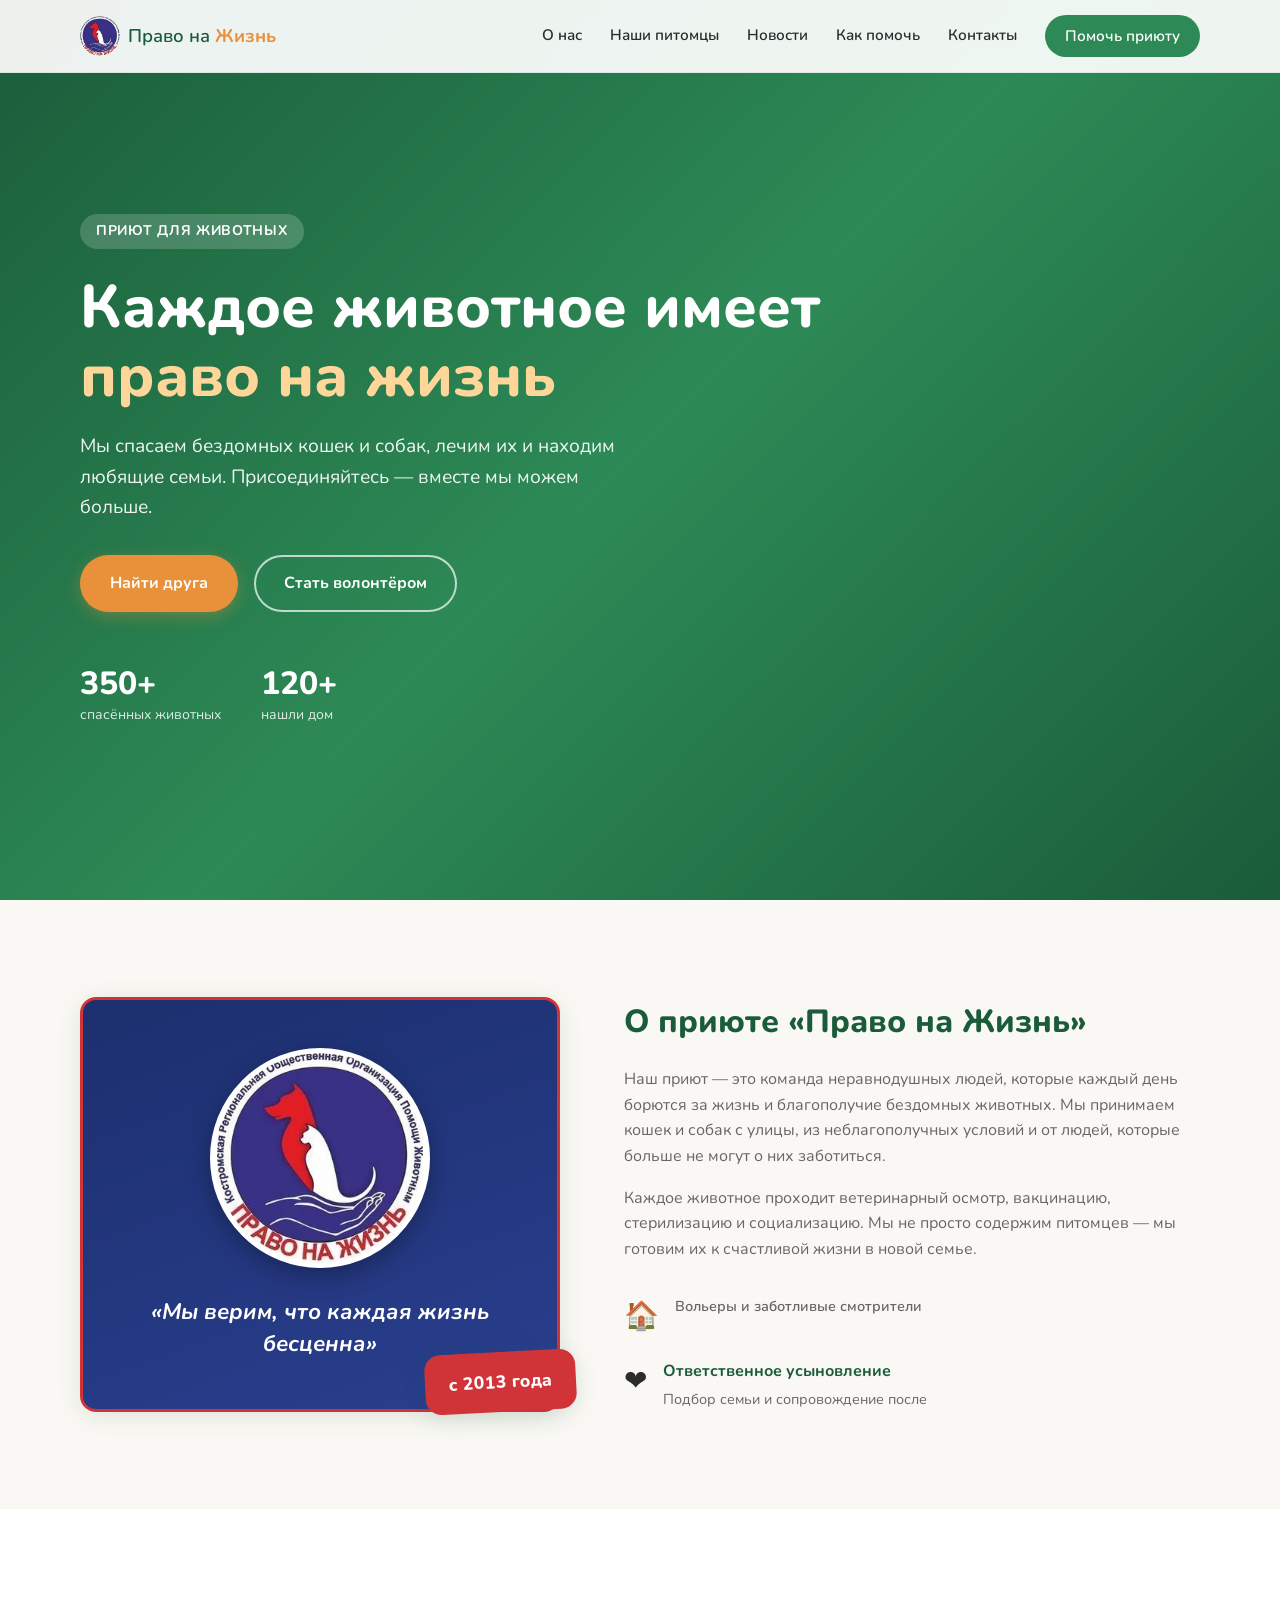
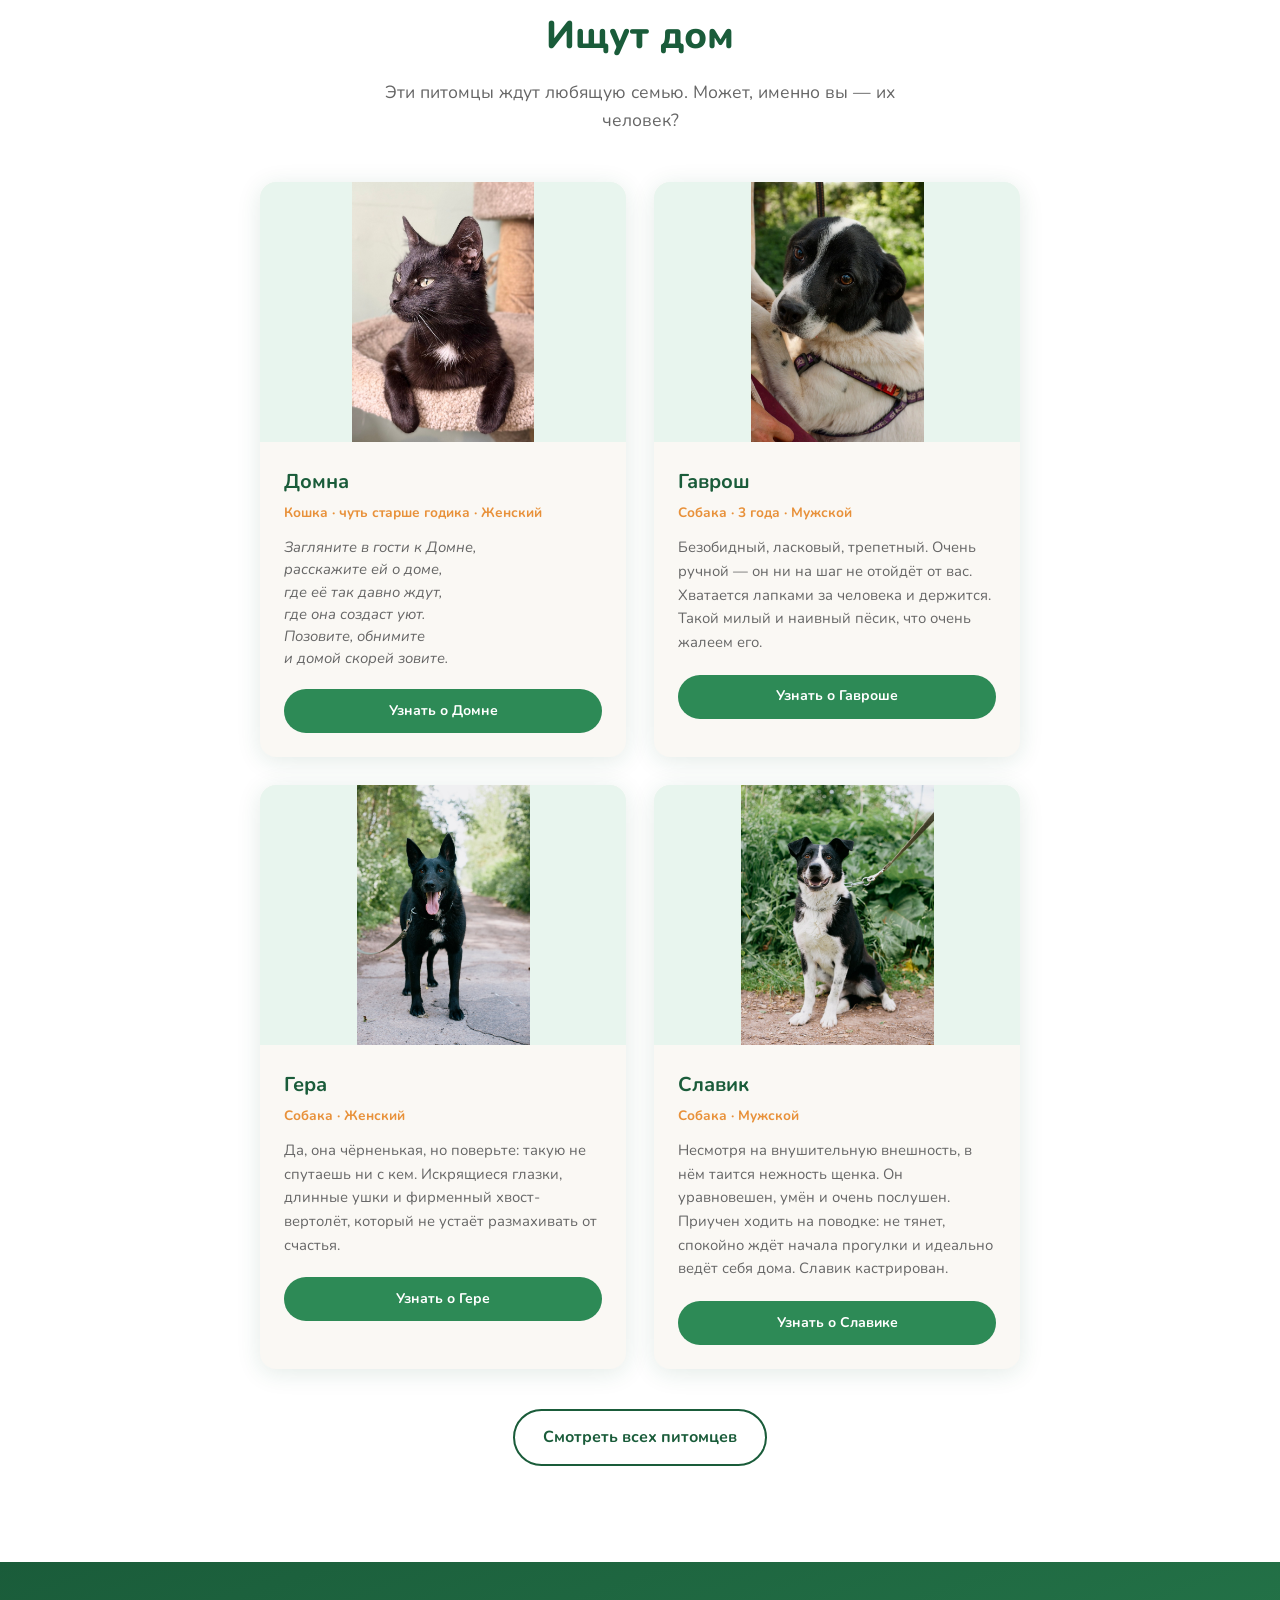
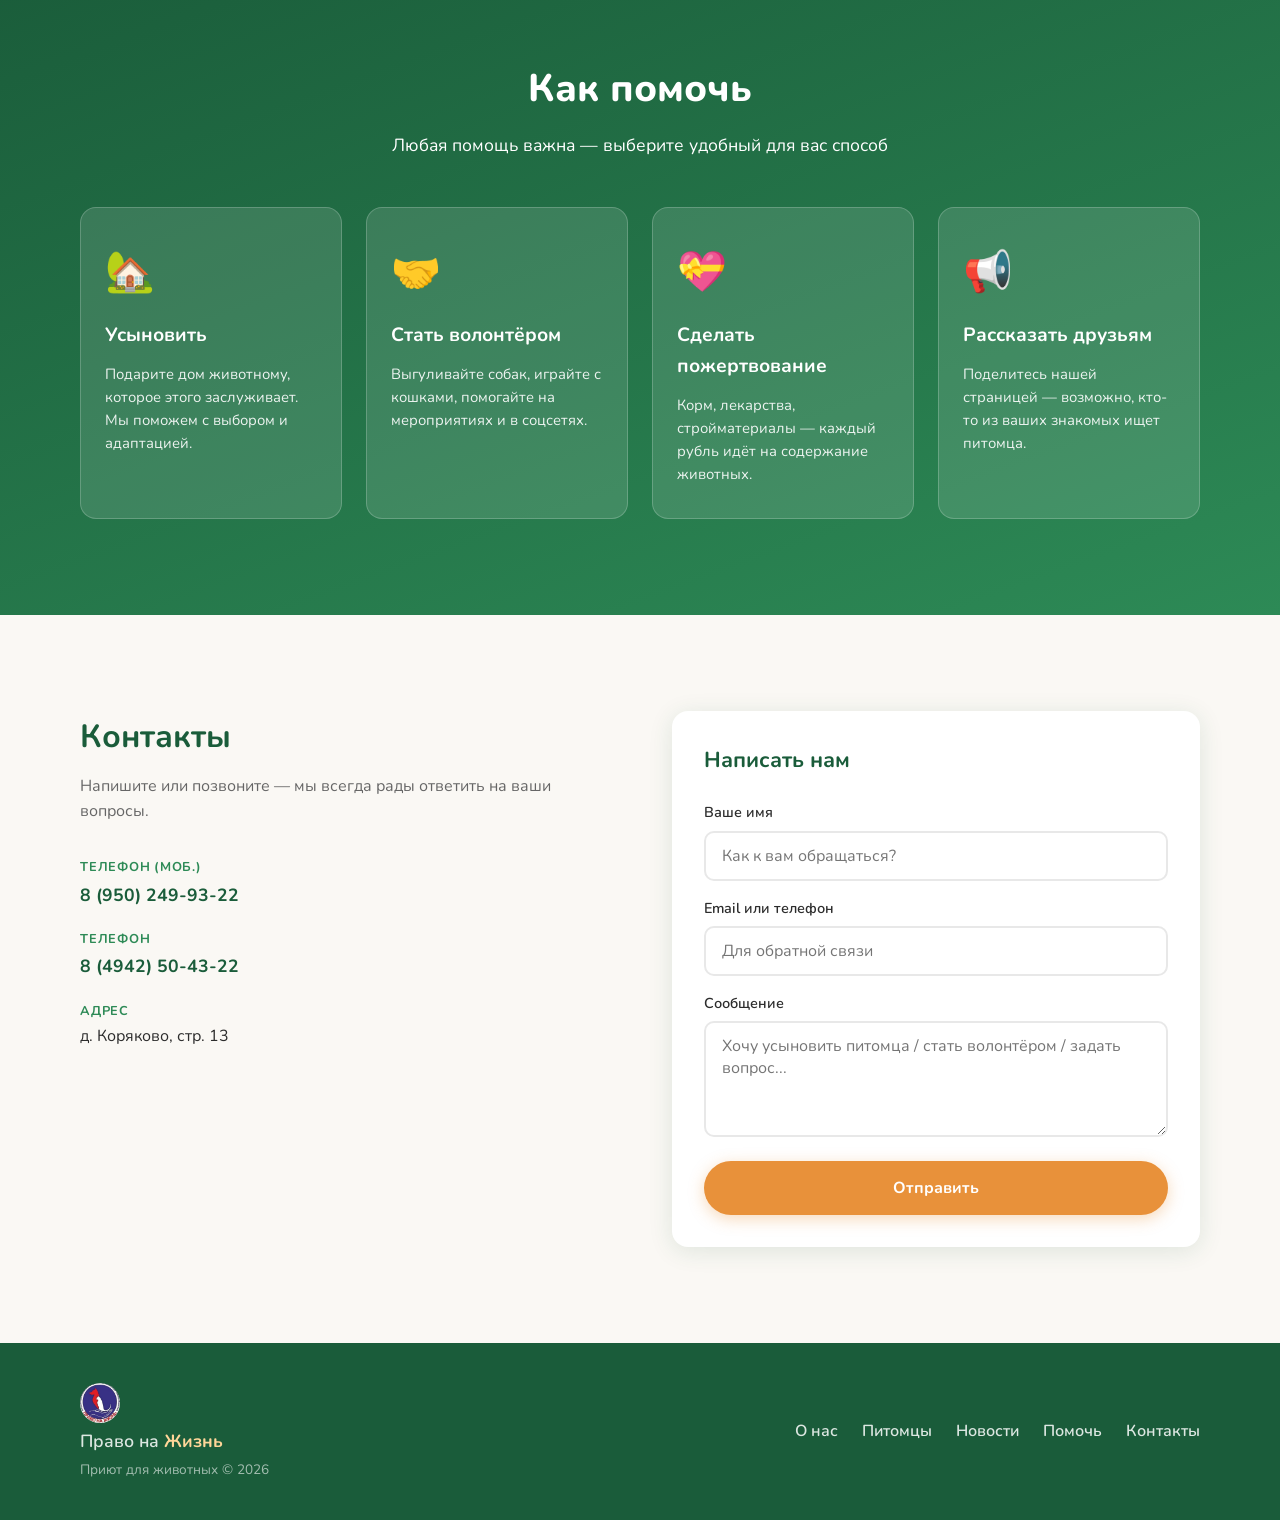
==== index.html @ f55e3bbe "Add files via upload" ====
<!DOCTYPE html>
<html lang="ru">
<head>
  <meta charset="UTF-8">
  <meta name="viewport" content="width=device-width, initial-scale=1.0">
  <meta name="description" content="Приют для животных «Право на Жизнь» — спасаем, лечим и находим дом для бездомных животных.">
  <title>Право на Жизнь — приют для животных</title>
  <link rel="preconnect" href="https://fonts.googleapis.com">
  <link rel="preconnect" href="https://fonts.gstatic.com" crossorigin>
  <link href="https://fonts.googleapis.com/css2?family=Nunito:wght@400;600;700;800&display=swap" rel="stylesheet">
  <link rel="stylesheet" href="styles.css">
</head>
<body>
  <header class="header" id="top">
    <nav class="nav container">
      <a href="#top" class="logo">
        <img src="images/logo.jpg" alt="Эмблема приюта «Право на Жизнь»" class="logo-icon">
        <span class="logo-text">Право на <strong>Жизнь</strong></span>
      </a>
      <button class="nav-toggle" aria-label="Открыть меню" aria-expanded="false">
        <span></span>
        <span></span>
        <span></span>
      </button>
      <ul class="nav-links">
        <li><a href="#about">О нас</a></li>
        <li><a href="pets.html">Наши питомцы</a></li>
        <li><a href="news.html">Новости</a></li>
        <li><a href="#help">Как помочь</a></li>
        <li><a href="#contact">Контакты</a></li>
        <li><a href="#help" class="btn btn-small">Помочь приюту</a></li>
      </ul>
    </nav>
  </header>

  <main>
    <section class="hero">
      <div class="hero-bg"></div>
      <div class="container hero-content">
        <p class="hero-badge">Приют для животных</p>
        <h1>Каждое животное имеет<br><span class="highlight">право на жизнь</span></h1>
        <p class="hero-subtitle">
          Мы спасаем бездомных кошек и собак, лечим их и находим любящие семьи.
          Присоединяйтесь — вместе мы можем больше.
        </p>
        <div class="hero-actions">
          <a href="pets.html" class="btn btn-primary">Найти друга</a>
          <a href="#help" class="btn btn-outline">Стать волонтёром</a>
        </div>
        <div class="hero-stats">
          <div class="stat">
            <span class="stat-number">350+</span>
            <span class="stat-label">спасённых животных</span>
          </div>
          <div class="stat">
            <span class="stat-number">120+</span>
            <span class="stat-label">нашли дом</span>
          </div>
        </div>
      </div>
    </section>

    <section class="about section" id="about">
      <div class="container about-grid">
        <div class="about-visual">
          <div class="about-card about-card-main">
            <img src="images/logo.jpg" alt="Эмблема приюта «Право на Жизнь»" class="about-logo">
            <p>«Мы верим, что каждая жизнь бесценна»</p>
          </div>
          <div class="about-card about-card-accent">
            <span>с 2013 года</span>
          </div>
        </div>
        <div class="about-text">
          <h2>О приюте «Право на Жизнь»</h2>
          <p>
            Наш приют — это команда неравнодушных людей, которые каждый день
            борются за жизнь и благополучие бездомных животных. Мы принимаем
            кошек и собак с улицы, из неблагополучных условий и от людей,
            которые больше не могут о них заботиться.
          </p>
          <p>
            Каждое животное проходит ветеринарный осмотр, вакцинацию,
            стерилизацию и социализацию. Мы не просто содержим питомцев —
            мы готовим их к счастливой жизни в новой семье.
          </p>
          <ul class="about-features">
            <li class="feature-simple">
              <span class="feature-icon">🏠</span>
              <div>
                <span>Вольеры и заботливые смотрители</span>
              </div>
            </li>
            <li>
              <span class="feature-icon">❤️</span>
              <div>
                <strong>Ответственное усыновление</strong>
                <span>Подбор семьи и сопровождение после</span>
              </div>
            </li>
          </ul>
        </div>
      </div>
    </section>

    <section class="pets section" id="pets">
      <div class="container">
        <div class="section-header">
          <h2>Ищут дом</h2>
          <p>Эти питомцы ждут любящую семью. Может, именно вы — их человек?</p>
        </div>
        <div class="pets-grid">
          <article class="pet-card">
            <div class="pet-photo pet-photo-1" aria-hidden="true"></div>
            <div class="pet-info">
              <h3>Домна</h3>
              <p class="pet-meta">Кошка · чуть старше годика · Женский</p>
              <p class="pet-desc pet-desc-poem">
                Загляните в гости к Домне,<br>
                расскажите ей о доме,<br>
                где её так давно ждут,<br>
                где она создаст уют.<br>
                Позовите, обнимите<br>
                и домой скорей зовите.
              </p>
              <a href="#contact" class="btn btn-small">Узнать о Домне</a>
            </div>
          </article>
          <article class="pet-card">
            <div class="pet-photo pet-photo-2" aria-hidden="true"></div>
            <div class="pet-info">
              <h3>Гаврош</h3>
              <p class="pet-meta">Собака · 3 года · Мужской</p>
              <p class="pet-desc">Безобидный, ласковый, трепетный. Очень ручной — он ни на шаг не отойдёт от вас. Хватается лапками за человека и держится. Такой милый и наивный пёсик, что очень жалеем его.</p>
              <a href="#contact" class="btn btn-small">Узнать о Гавроше</a>
            </div>
          </article>
          <article class="pet-card">
            <div class="pet-photo pet-photo-3" aria-hidden="true"></div>
            <div class="pet-info">
              <h3>Гера</h3>
              <p class="pet-meta">Собака · Женский</p>
              <p class="pet-desc">Да, она чёрненькая, но поверьте: такую не спутаешь ни с кем. Искрящиеся глазки, длинные ушки и фирменный хвост-вертолёт, который не устаёт размахивать от счастья.</p>
              <a href="#contact" class="btn btn-small">Узнать о Гере</a>
            </div>
          </article>
          <article class="pet-card">
            <div class="pet-photo pet-photo-4" aria-hidden="true"></div>
            <div class="pet-info">
              <h3>Славик</h3>
              <p class="pet-meta">Собака · Мужской</p>
              <p class="pet-desc">Несмотря на внушительную внешность, в нём таится нежность щенка. Он уравновешен, умён и очень послушен. Приучен ходить на поводке: не тянет, спокойно ждёт начала прогулки и идеально ведёт себя дома. Славик кастрирован.</p>
              <a href="#contact" class="btn btn-small">Узнать о Славике</a>
            </div>
          </article>
        </div>
        <div style="text-align:center; margin-top: 2.5rem;">
          <a href="pets.html" class="btn btn-outline" style="color: var(--green-dark); border-color: var(--green-dark);">Смотреть всех питомцев</a>
        </div>
      </div>
    </section>

    <section class="help section" id="help">
      <div class="container">
        <div class="section-header section-header-light">
          <h2>Как помочь</h2>
          <p>Любая помощь важна — выберите удобный для вас способ</p>
        </div>
        <div class="help-grid">
          <div class="help-card">
            <div class="help-icon">🏡</div>
            <h3>Усыновить</h3>
            <p>Подарите дом животному, которое этого заслуживает. Мы поможем с выбором и адаптацией.</p>
          </div>
          <div class="help-card">
            <div class="help-icon">🤝</div>
            <h3>Стать волонтёром</h3>
            <p>Выгуливайте собак, играйте с кошками, помогайте на мероприятиях и в соцсетях.</p>
          </div>
          <a href="donate.html" class="help-card">
            <div class="help-icon">💝</div>
            <h3>Сделать пожертвование</h3>
            <p>Корм, лекарства, стройматериалы — каждый рубль идёт на содержание животных.</p>
          </a>
          <div class="help-card">
            <div class="help-icon">📢</div>
            <h3>Рассказать друзьям</h3>
            <p>Поделитесь нашей страницей — возможно, кто-то из ваших знакомых ищет питомца.</p>
          </div>
        </div>
      </div>
    </section>

    <section class="contact section" id="contact">
      <div class="container contact-grid">
        <div class="contact-info">
          <h2>Контакты</h2>
          <p>Напишите или позвоните — мы всегда рады ответить на ваши вопросы.</p>
          <ul class="contact-list">
            <li>
              <span class="contact-label">Телефон (моб.)</span>
              <a href="tel:+79502499322">8 (950) 249-93-22</a>
            </li>
            <li>
              <span class="contact-label">Телефон</span>
              <a href="tel:+74942504322">8 (4942) 50-43-22</a>
            </li>
            <li>
              <span class="contact-label">Адрес</span>
              <span>д. Коряково, стр. 13</span>
            </li>
          </ul>
        </div>
        <form class="contact-form" id="contact-form" action="https://formspree.io/f/pravonajizn44@yandex.ru" method="POST">
          <h3>Написать нам</h3>
          <label>
            Ваше имя
            <input type="text" name="name" required placeholder="Как к вам обращаться?">
          </label>
          <label>
            Email или телефон
            <input type="text" name="contact" required placeholder="Для обратной связи">
          </label>
          <label>
            Сообщение
            <textarea name="message" rows="4" required placeholder="Хочу усыновить питомца / стать волонтёром / задать вопрос..."></textarea>
          </label>
          <button type="submit" class="btn btn-primary">Отправить</button>
          <p class="form-note" id="form-note" hidden>Спасибо! Мы свяжемся с вами в ближайшее время.</p>
        </form>
      </div>
    </section>
  </main>

  <footer class="footer">
    <div class="container footer-inner">
      <div class="footer-brand">
        <img src="images/logo.jpg" alt="Эмблема приюта «Право на Жизнь»" class="logo-icon">
        <span>Право на <strong>Жизнь</strong></span>
        <p>Приют для животных © 2026</p>
      </div>
      <div class="footer-links">
        <a href="#about">О нас</a>
        <a href="pets.html">Питомцы</a>
        <a href="news.html">Новости</a>
        <a href="#help">Помочь</a>
        <a href="#contact">Контакты</a>
      </div>
    </div>
  </footer>

  <script src="script.js"></script>
</body>
</html>
---- styles.css ----
*,
*::before,
*::after {
  box-sizing: border-box;
  margin: 0;
  padding: 0;
}

:root {
  --green-dark: #1a5c3a;
  --green: #2d8a56;
  --green-light: #e8f5ee;
  --orange: #e8913a;
  --orange-light: #fff4e8;
  --brand-blue: #1c2f6e;
  --brand-blue-light: #2a3f8f;
  --brand-red: #d13438;
  --cream: #faf8f4;
  --text: #2c2c2c;
  --text-muted: #666;
  --white: #ffffff;
  --shadow: 0 4px 24px rgba(26, 92, 58, 0.12);
  --radius: 16px;
  --radius-sm: 10px;
}

html {
  scroll-behavior: smooth;
}

body {
  font-family: 'Nunito', system-ui, sans-serif;
  color: var(--text);
  background: var(--cream);
  line-height: 1.6;
}

.container {
  width: min(1120px, 92%);
  margin: 0 auto;
}

a {
  color: inherit;
  text-decoration: none;
}

img {
  max-width: 100%;
  display: block;
}

/* Header */
.header {
  position: fixed;
  top: 0;
  left: 0;
  right: 0;
  z-index: 100;
  background: rgba(255, 255, 255, 0.92);
  -webkit-backdrop-filter: blur(12px);
  backdrop-filter: blur(12px);
  border-bottom: 1px solid rgba(26, 92, 58, 0.08);
}

.nav {
  display: flex;
  align-items: center;
  justify-content: space-between;
  height: 72px;
}

.logo {
  display: flex;
  align-items: center;
  gap: 0.5rem;
  font-size: 1.15rem;
  font-weight: 600;
  color: var(--green-dark);
}

.logo-icon {
  width: 40px;
  height: 40px;
  border-radius: 50%;
  object-fit: cover;
  flex-shrink: 0;
}

.logo strong {
  color: var(--orange);
}

.nav-links {
  display: flex;
  align-items: center;
  gap: 1.75rem;
  list-style: none;
}

.nav-links a {
  font-weight: 600;
  font-size: 0.95rem;
  color: var(--text);
  transition: color 0.2s;
}

.nav-links a:hover {
  color: var(--green);
}

.nav-toggle {
  display: none;
  flex-direction: column;
  gap: 5px;
  background: none;
  border: none;
  cursor: pointer;
  padding: 4px;
}

.nav-toggle span {
  display: block;
  width: 24px;
  height: 2px;
  background: var(--green-dark);
  border-radius: 2px;
  transition: transform 0.3s, opacity 0.3s;
}

/* Buttons */
.btn {
  display: inline-flex;
  align-items: center;
  justify-content: center;
  padding: 0.85rem 1.75rem;
  border-radius: 999px;
  font-family: inherit;
  font-weight: 700;
  font-size: 1rem;
  border: 2px solid transparent;
  cursor: pointer;
  transition: transform 0.2s, box-shadow 0.2s, background 0.2s;
}

.btn:hover {
  transform: translateY(-2px);
}

.btn-primary {
  background: var(--orange);
  color: var(--white);
  box-shadow: 0 4px 16px rgba(232, 145, 58, 0.35);
}

.btn-primary:hover {
  background: #d47f2a;
}

.btn-outline {
  background: transparent;
  color: var(--white);
  border-color: rgba(255, 255, 255, 0.7);
}

.btn-outline:hover {
  background: rgba(255, 255, 255, 0.15);
}

.btn-small {
  padding: 0.55rem 1.25rem;
  font-size: 0.875rem;
}

.btn-large {
  padding: 1rem 2.25rem;
  font-size: 1.1rem;
}

.nav-links .btn-small {
  background: var(--green);
  color: var(--white);
  border: none;
}

.nav-links .btn-small:hover {
  background: var(--green-dark);
}

/* Hero */
.hero {
  position: relative;
  min-height: 100vh;
  display: flex;
  align-items: center;
  padding: 120px 0 80px;
  overflow: hidden;
}

.hero-bg {
  position: absolute;
  inset: 0;
  background: linear-gradient(135deg, var(--green-dark) 0%, var(--green) 50%, var(--green-dark) 100%);
  z-index: -1;
}

.hero-content {
  color: var(--white);
}

.hero-badge {
  display: inline-block;
  background: rgba(255, 255, 255, 0.18);
  padding: 0.4rem 1rem;
  border-radius: 999px;
  font-size: 0.875rem;
  font-weight: 700;
  letter-spacing: 0.05em;
  text-transform: uppercase;
  margin-bottom: 1.5rem;
}

.hero h1 {
  font-size: clamp(2.25rem, 5vw, 3.75rem);
  font-weight: 800;
  line-height: 1.15;
  margin-bottom: 1.25rem;
}

.highlight {
  color: #ffd699;
}

.hero-subtitle {
  font-size: clamp(1rem, 2vw, 1.2rem);
  max-width: 560px;
  opacity: 0.92;
  margin-bottom: 2rem;
}

.hero-actions {
  display: flex;
  flex-wrap: wrap;
  gap: 1rem;
  margin-bottom: 3.5rem;
}

.hero-stats {
  display: flex;
  flex-wrap: wrap;
  gap: 2.5rem;
}

.stat {
  display: flex;
  flex-direction: column;
}

.stat-number {
  font-size: 2rem;
  font-weight: 800;
  line-height: 1;
}

.stat-label {
  font-size: 0.875rem;
  opacity: 0.85;
  margin-top: 0.25rem;
}

/* Sections */
.section {
  padding: 96px 0;
}

.section-header {
  text-align: center;
  margin-bottom: 3rem;
}

.section-header h2 {
  font-size: clamp(1.75rem, 3vw, 2.5rem);
  font-weight: 800;
  color: var(--green-dark);
  margin-bottom: 0.75rem;
}

.section-header p {
  color: var(--text-muted);
  font-size: 1.1rem;
  max-width: 520px;
  margin: 0 auto;
}

.section-header-light h2,
.section-header-light p {
  color: var(--white);
}

/* About */
.about-grid {
  display: grid;
  grid-template-columns: 1fr 1.2fr;
  gap: 4rem;
  align-items: center;
}

.about-visual {
  position: relative;
  min-height: 360px;
}

.about-card {
  border-radius: var(--radius);
  box-shadow: var(--shadow);
}

.about-card-main {
  background: linear-gradient(160deg, var(--brand-blue) 0%, var(--brand-blue-light) 100%);
  padding: 3rem 2.25rem;
  text-align: center;
  border: 3px solid var(--brand-red);
}

.about-logo {
  width: 220px;
  height: 220px;
  border-radius: 50%;
  object-fit: contain;
  background: var(--white);
  margin: 0 auto 1.75rem;
  display: block;
  border: 5px solid var(--white);
  box-shadow: 0 8px 24px rgba(0, 0, 0, 0.3);
}

.about-card-main p {
  font-size: 1.4rem;
  font-weight: 700;
  color: var(--white);
  font-style: italic;
  line-height: 1.45;
}

.about-card-accent {
  position: absolute;
  bottom: 0;
  right: -1rem;
  background: var(--brand-red);
  color: var(--white);
  padding: 1rem 1.5rem;
  font-weight: 800;
  font-size: 1.1rem;
  transform: rotate(-3deg);
  box-shadow: var(--shadow);
}

.about-text h2 {
  font-size: 2rem;
  font-weight: 800;
  color: var(--green-dark);
  margin-bottom: 1.25rem;
}

.about-text p {
  color: var(--text-muted);
  margin-bottom: 1rem;
}

.about-features {
  list-style: none;
  margin-top: 2rem;
  display: flex;
  flex-direction: column;
  gap: 1.25rem;
}

.about-features li {
  display: flex;
  align-items: flex-start;
  gap: 1rem;
}

.feature-icon {
  font-size: 1.75rem;
  flex-shrink: 0;
}

.about-features strong {
  display: block;
  color: var(--green-dark);
  margin-bottom: 0.15rem;
}

.about-features span:last-child {
  font-size: 0.9rem;
  color: var(--text-muted);
}

.feature-simple div span {
  font-size: 1rem;
  font-weight: 600;
  color: var(--green-dark);
}

/* Pets */
.pets {
  background: var(--white);
}

.pets-grid {
  display: grid;
  grid-template-columns: repeat(auto-fit, minmax(280px, 1fr));
  max-width: 760px;
  margin: 0 auto;
  gap: 1.75rem;
}

.pet-card {
  background: var(--cream);
  border-radius: var(--radius);
  overflow: hidden;
  box-shadow: var(--shadow);
  transition: transform 0.3s;
}

.pet-card:hover {
  transform: translateY(-6px);
}

.pet-photo {
  height: 260px;
  background-size: contain;
  background-repeat: no-repeat;
  background-position: center;
  background-color: var(--green-light);
}

.pet-photo-1 {
  background-image: url('images/cat-domna.jpg');
}

.pet-photo-2 {
  background-image: url('images/dog-gavrosh.jpg');
}

.pet-photo-3 {
  background-image: url('images/dog-gera.jpg');
}

.pet-photo-4 {
  background-image: url('images/dog-slavik.jpg');
}

.pet-info {
  padding: 1.5rem;
}

.pet-info h3 {
  font-size: 1.25rem;
  color: var(--green-dark);
  margin-bottom: 0.25rem;
}

.pet-meta {
  font-size: 0.85rem;
  color: var(--orange);
  font-weight: 700;
  margin-bottom: 0.75rem;
}

.pet-desc {
  font-size: 0.925rem;
  color: var(--text-muted);
  margin-bottom: 1.25rem;
}

.pet-desc-poem {
  font-style: italic;
  line-height: 1.5;
}

.pet-info .btn-small {
  background: var(--green);
  color: var(--white);
  width: 100%;
}

.pet-info .btn-small:hover {
  background: var(--green-dark);
}

/* Help */
.help {
  background: linear-gradient(160deg, var(--green-dark) 0%, var(--green) 100%);
}

.help-grid {
  display: grid;
  grid-template-columns: repeat(auto-fill, minmax(240px, 1fr));
  gap: 1.5rem;
}

.help-card {
  background: rgba(255, 255, 255, 0.12);
  border: 1px solid rgba(255, 255, 255, 0.2);
  border-radius: var(--radius);
  padding: 2rem 1.5rem;
  color: var(--white);
  transition: background 0.3s, transform 0.3s;
}

.help-card:hover {
  background: rgba(255, 255, 255, 0.2);
  transform: translateY(-4px);
}

.help-icon {
  font-size: 2.5rem;
  margin-bottom: 1rem;
}

.help-card h3 {
  font-size: 1.2rem;
  margin-bottom: 0.75rem;
}

.help-card p {
  font-size: 0.925rem;
  opacity: 0.9;
  line-height: 1.55;
}

/* CTA */
.cta {
  background: var(--orange-light);
  padding: 72px 0;
}

.cta-inner {
  text-align: center;
}

.cta h2 {
  font-size: 2rem;
  color: var(--green-dark);
  margin-bottom: 0.75rem;
}

.cta p {
  color: var(--text-muted);
  margin-bottom: 1.75rem;
  font-size: 1.1rem;
}

.cta-phones {
  display: flex;
  flex-wrap: wrap;
  justify-content: center;
  gap: 1rem;
}

/* Contact */
.contact-grid {
  display: grid;
  grid-template-columns: 1fr 1fr;
  gap: 4rem;
  align-items: start;
}

.contact-info h2 {
  font-size: 2rem;
  color: var(--green-dark);
  margin-bottom: 0.75rem;
}

.contact-info > p {
  color: var(--text-muted);
  margin-bottom: 2rem;
}

.contact-list {
  list-style: none;
  display: flex;
  flex-direction: column;
  gap: 1.25rem;
}

.contact-list li {
  display: flex;
  flex-direction: column;
  gap: 0.2rem;
}

.contact-label {
  font-size: 0.8rem;
  font-weight: 700;
  text-transform: uppercase;
  letter-spacing: 0.06em;
  color: var(--green);
}

.contact-list a {
  color: var(--green-dark);
  font-weight: 700;
  font-size: 1.1rem;
}

.contact-list a:hover {
  color: var(--orange);
}

.contact-form {
  background: var(--white);
  padding: 2rem;
  border-radius: var(--radius);
  box-shadow: var(--shadow);
}

.contact-form h3 {
  font-size: 1.35rem;
  color: var(--green-dark);
  margin-bottom: 1.5rem;
}

.contact-form label {
  display: block;
  font-weight: 600;
  font-size: 0.9rem;
  color: var(--text);
  margin-bottom: 1rem;
}

.contact-form input,
.contact-form textarea {
  display: block;
  width: 100%;
  margin-top: 0.4rem;
  padding: 0.75rem 1rem;
  border: 2px solid #e8e8e8;
  border-radius: var(--radius-sm);
  font-family: inherit;
  font-size: 1rem;
  transition: border-color 0.2s;
}

.contact-form input:focus,
.contact-form textarea:focus {
  outline: none;
  border-color: var(--green);
}

.contact-form .btn-primary {
  width: 100%;
  margin-top: 0.5rem;
}

.form-note {
  margin-top: 1rem;
  color: var(--green);
  font-weight: 600;
  text-align: center;
}

/* Page hero (для подстраниц: выбор категории, кошки, собаки) */
.page-hero {
  background: linear-gradient(135deg, var(--green-dark) 0%, var(--green) 50%, var(--green-dark) 100%);
  padding: 150px 0 64px;
  color: var(--white);
  text-align: center;
}

.page-hero .breadcrumb {
  display: inline-block;
  margin-bottom: 1rem;
  font-size: 0.9rem;
  font-weight: 700;
  opacity: 0.85;
}

.page-hero .breadcrumb:hover {
  opacity: 1;
  text-decoration: underline;
}

.page-hero h1 {
  font-size: clamp(2rem, 4vw, 2.75rem);
  font-weight: 800;
  margin-bottom: 0.75rem;
}

.page-hero p {
  font-size: 1.1rem;
  opacity: 0.92;
  max-width: 520px;
  margin: 0 auto;
}

/* Category picker (страница «Наши питомцы») */
.category-section {
  background: var(--white);
  padding: 80px 0 100px;
}

.category-grid {
  display: grid;
  grid-template-columns: 1fr 1fr;
  gap: 2rem;
  max-width: 860px;
  margin: 0 auto;
}

.category-card {
  position: relative;
  display: flex;
  flex-direction: column;
  align-items: center;
  justify-content: center;
  text-align: center;
  gap: 0.75rem;
  padding: 3.5rem 2rem;
  border-radius: var(--radius);
  box-shadow: var(--shadow);
  overflow: hidden;
  color: var(--white);
  transition: transform 0.3s, box-shadow 0.3s;
}

.category-card:hover {
  transform: translateY(-8px);
  box-shadow: 0 12px 32px rgba(26, 92, 58, 0.25);
}

.category-card-cats {
  background: linear-gradient(160deg, var(--brand-blue) 0%, var(--brand-blue-light) 100%);
}

.category-card-dogs {
  background: linear-gradient(160deg, var(--orange) 0%, #f0a95e 100%);
}

.category-icon {
  font-size: 3.5rem;
  line-height: 1;
}

.category-card h2 {
  font-size: 1.6rem;
  font-weight: 800;
}

.category-card p {
  font-size: 0.95rem;
  opacity: 0.9;
}

.category-card .btn {
  margin-top: 0.75rem;
  background: rgba(255, 255, 255, 0.18);
  border-color: rgba(255, 255, 255, 0.7);
  color: var(--white);
}

.category-card .btn:hover {
  background: rgba(255, 255, 255, 0.3);
}

/* Каталог питомцев (кошки / собаки) */
.catalog-section {
  background: var(--white);
  padding: 80px 0 100px;
}

.catalog-grid {
  display: grid;
  grid-template-columns: repeat(auto-fit, minmax(260px, 1fr));
  gap: 1.75rem;
}

.pet-photo-img {
  width: 100%;
  height: 320px;
  object-fit: contain;
  display: block;
  background: var(--green-light);
}

.catalog-empty {
  text-align: center;
  color: var(--text-muted);
  padding: 3rem 1rem;
  font-size: 1.05rem;
  grid-column: 1 / -1;
}

.back-link {
  display: inline-flex;
  align-items: center;
  gap: 0.4rem;
  font-weight: 700;
  color: var(--green-dark);
  margin-bottom: 2rem;
}

.back-link:hover {
  color: var(--orange);
}

@media (max-width: 640px) {
  .category-grid {
    grid-template-columns: 1fr;
  }
}

/* Footer */
.footer {
  background: var(--green-dark);
  color: rgba(255, 255, 255, 0.85);
  padding: 2.5rem 0;
}

.footer-inner {
  display: flex;
  justify-content: space-between;
  align-items: center;
  flex-wrap: wrap;
  gap: 1.5rem;
}

.footer-brand {
  display: flex;
  flex-direction: column;
  gap: 0.25rem;
}

.footer-brand span:not(.logo-icon) {
  font-size: 1.1rem;
  font-weight: 600;
}

.footer-brand strong {
  color: #ffd699;
}

.footer-brand p {
  font-size: 0.85rem;
  opacity: 0.7;
}

.footer-links {
  display: flex;
  gap: 1.5rem;
}

.footer-links a {
  font-weight: 600;
  transition: color 0.2s;
}

.footer-links a:hover {
  color: #ffd699;
}

/* Mobile */
@media (max-width: 768px) {
  .nav-toggle {
    display: flex;
  }

  .nav-links {
    position: fixed;
    top: 72px;
    left: 0;
    right: 0;
    background: var(--white);
    flex-direction: column;
    padding: 1.5rem;
    gap: 1rem;
    box-shadow: var(--shadow);
    transform: translateY(-120%);
    opacity: 0;
    pointer-events: none;
    transition: transform 0.3s, opacity 0.3s;
  }

  .nav-links.open {
    transform: translateY(0);
    opacity: 1;
    pointer-events: auto;
  }

  .nav-toggle.open span:nth-child(1) {
    transform: translateY(7px) rotate(45deg);
  }

  .nav-toggle.open span:nth-child(2) {
    opacity: 0;
  }

  .nav-toggle.open span:nth-child(3) {
    transform: translateY(-7px) rotate(-45deg);
  }

  .about-grid,
  .contact-grid {
    grid-template-columns: 1fr;
    gap: 2.5rem;
  }

  .about-visual {
    min-height: 280px;
  }

  .about-logo {
    width: 170px;
    height: 170px;
  }

  .about-card-accent {
    right: 0;
  }

  .pets-grid {
    max-width: 100%;
  }

  .pet-photo {
    height: 240px;
  }

  .hero-stats {
    gap: 1.5rem;
  }

  .footer-inner {
    flex-direction: column;
    text-align: center;
  }
}

/* Donate page */
.donate-grid {
  display: grid;
  grid-template-columns: 1.2fr 1fr;
  gap: 2rem;
  align-items: start;
}

.donate-card {
  background: var(--white);
  border-radius: var(--radius);
  box-shadow: var(--shadow);
  padding: 2rem;
}

.donate-card h3 {
  color: var(--green-dark);
  font-size: 1.3rem;
  margin-bottom: 1rem;
}

.donate-org {
  color: var(--text-muted);
  margin-bottom: 1.5rem;
  font-size: 0.95rem;
}

.donate-list {
  list-style: none;
  display: flex;
  flex-direction: column;
  gap: 0.75rem;
  margin-bottom: 1.25rem;
}

.donate-list li {
  display: flex;
  justify-content: space-between;
  gap: 1rem;
  font-size: 0.9rem;
  border-bottom: 1px dashed #eee;
  padding-bottom: 0.5rem;
}

.donate-list li span {
  color: var(--text-muted);
}

.donate-list li strong {
  color: var(--text);
  text-align: right;
}

.donate-note {
  font-size: 0.85rem;
  color: var(--text-muted);
  line-height: 1.5;
}

.donate-card-accent {
  background: linear-gradient(160deg, var(--green-dark) 0%, var(--green) 100%);
  color: var(--white);
  text-align: center;
}

.donate-card-accent h3 {
  color: var(--white);
}

.donate-qr {
  background: var(--white);
  display: inline-block;
  padding: 1rem;
  border-radius: var(--radius-sm);
  margin-bottom: 1.25rem;
}

.donate-qr img {
  display: block;
  width: 200px;
  height: 200px;
}

.donate-card-number {
  font-size: 1.4rem;
  font-weight: 800;
  letter-spacing: 0.05em;
  margin-bottom: 1rem;
}

.donate-card-accent a {
  color: #ffd699;
  font-weight: 700;
}

.donate-card-accent .donate-note {
  color: rgba(255, 255, 255, 0.85);
}

a.help-card {
  display: block;
}

@media (max-width: 700px) {
  .donate-grid {
    grid-template-columns: 1fr;
  }
}

/* Новости приюта */
.news-grid {
  display: grid;
  grid-template-columns: repeat(auto-fit, minmax(320px, 1fr));
  gap: 2rem;
}

.news-card {
  background: var(--cream);
  border-radius: var(--radius);
  overflow: hidden;
  box-shadow: var(--shadow);
}

.news-card-body {
  padding: 1.75rem;
}

.news-card h3 {
  font-size: 1.35rem;
  margin-bottom: 0.75rem;
  color: var(--green-dark);
}

.news-card p {
  color: var(--text-muted);
  line-height: 1.6;
}

.news-photos {
  display: grid;
  grid-template-columns: repeat(3, 1fr);
}

.news-photos img {
  width: 100%;
  height: 160px;
  object-fit: cover;
  display: block;
}

.news-placeholder {
  padding: 2.5rem 1.75rem;
  text-align: center;
  color: var(--text-muted);
  font-style: italic;
  border: 2px dashed var(--green-light);
  border-radius: var(--radius-sm);
  margin: 0 1.75rem 1.75rem;
}
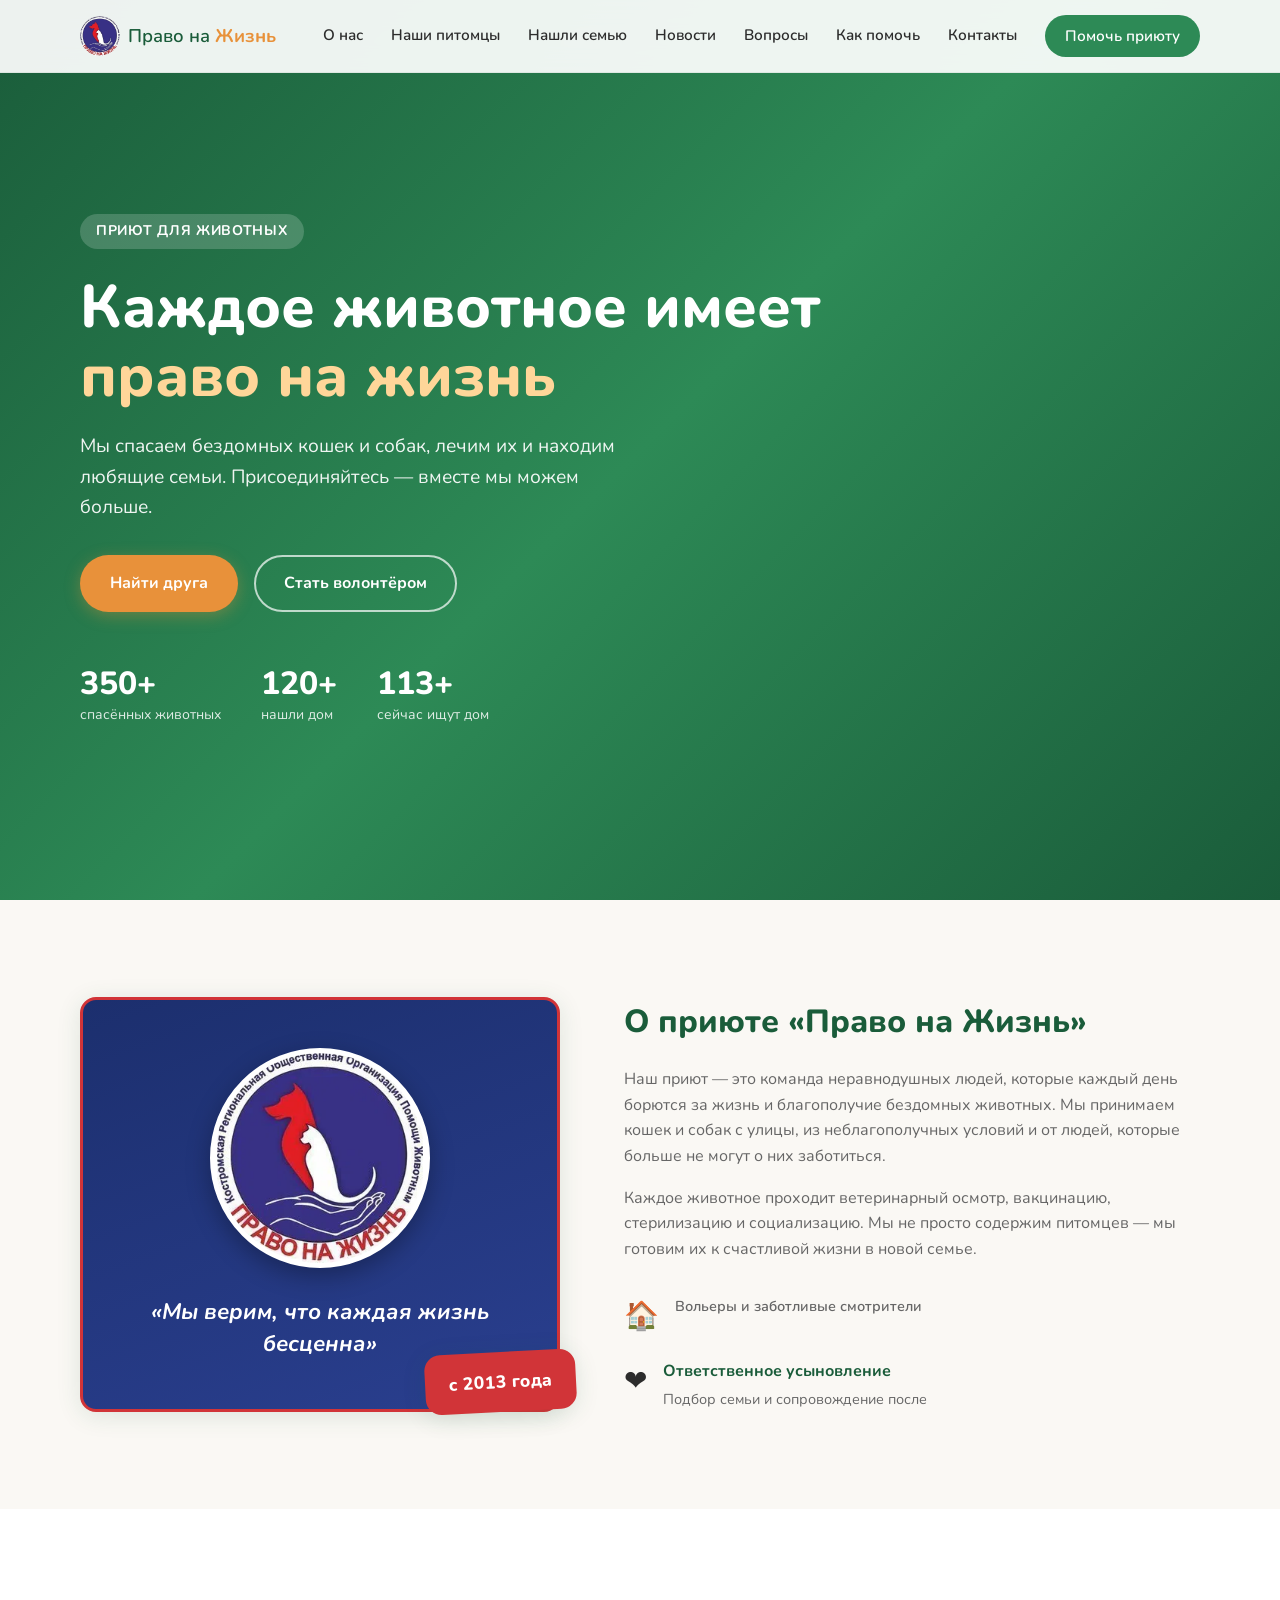
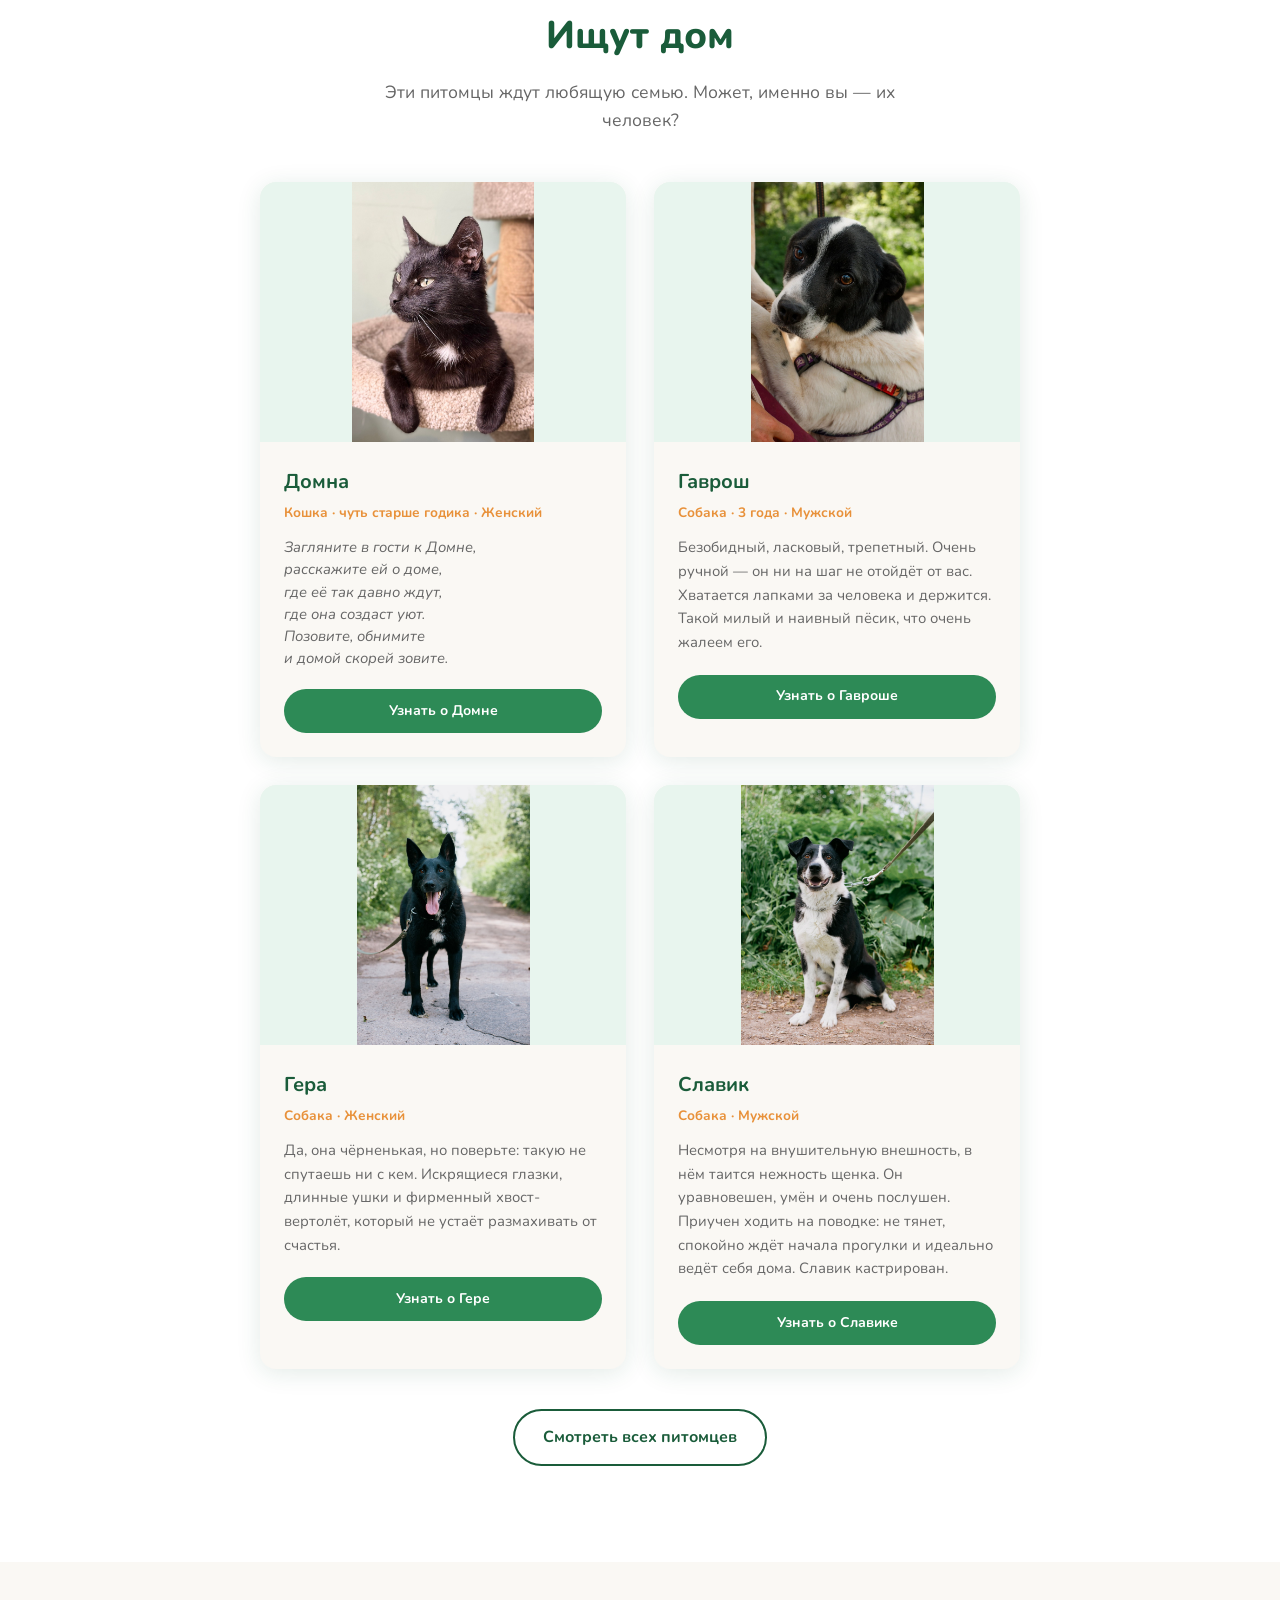
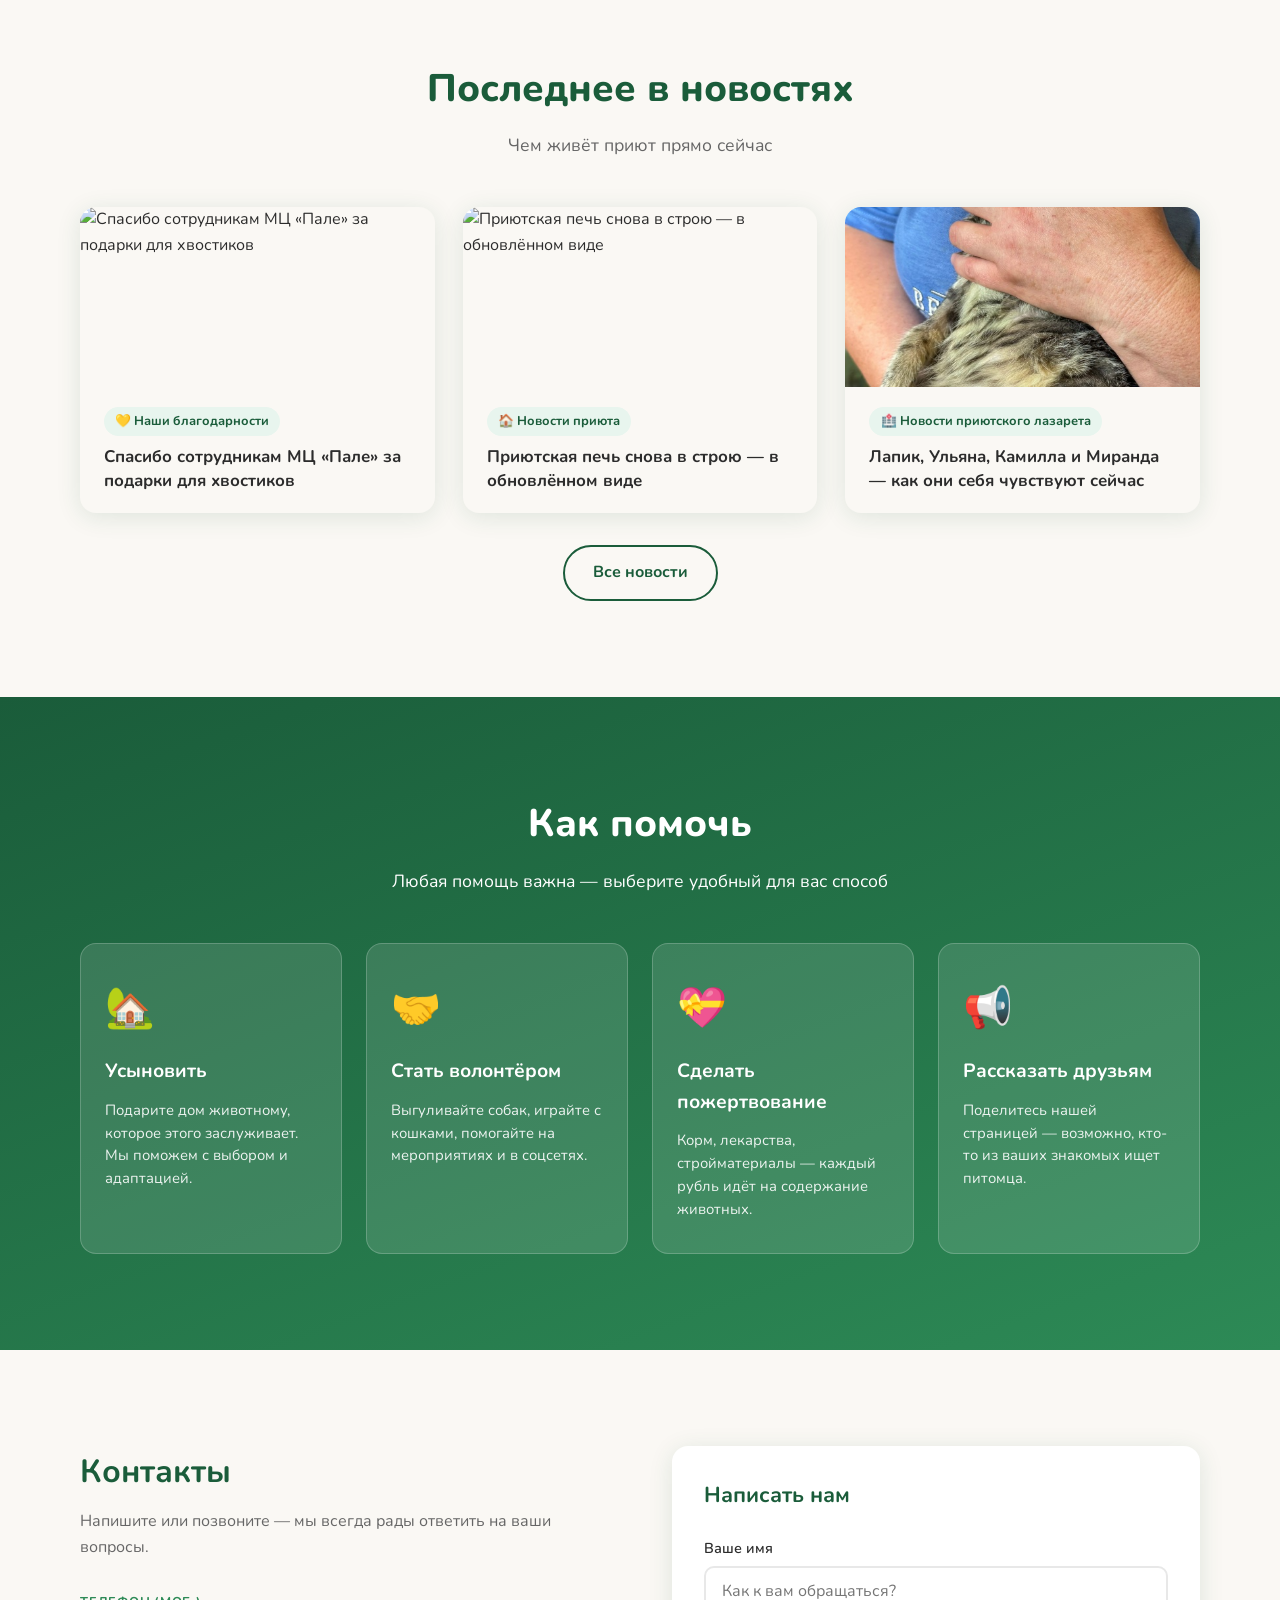
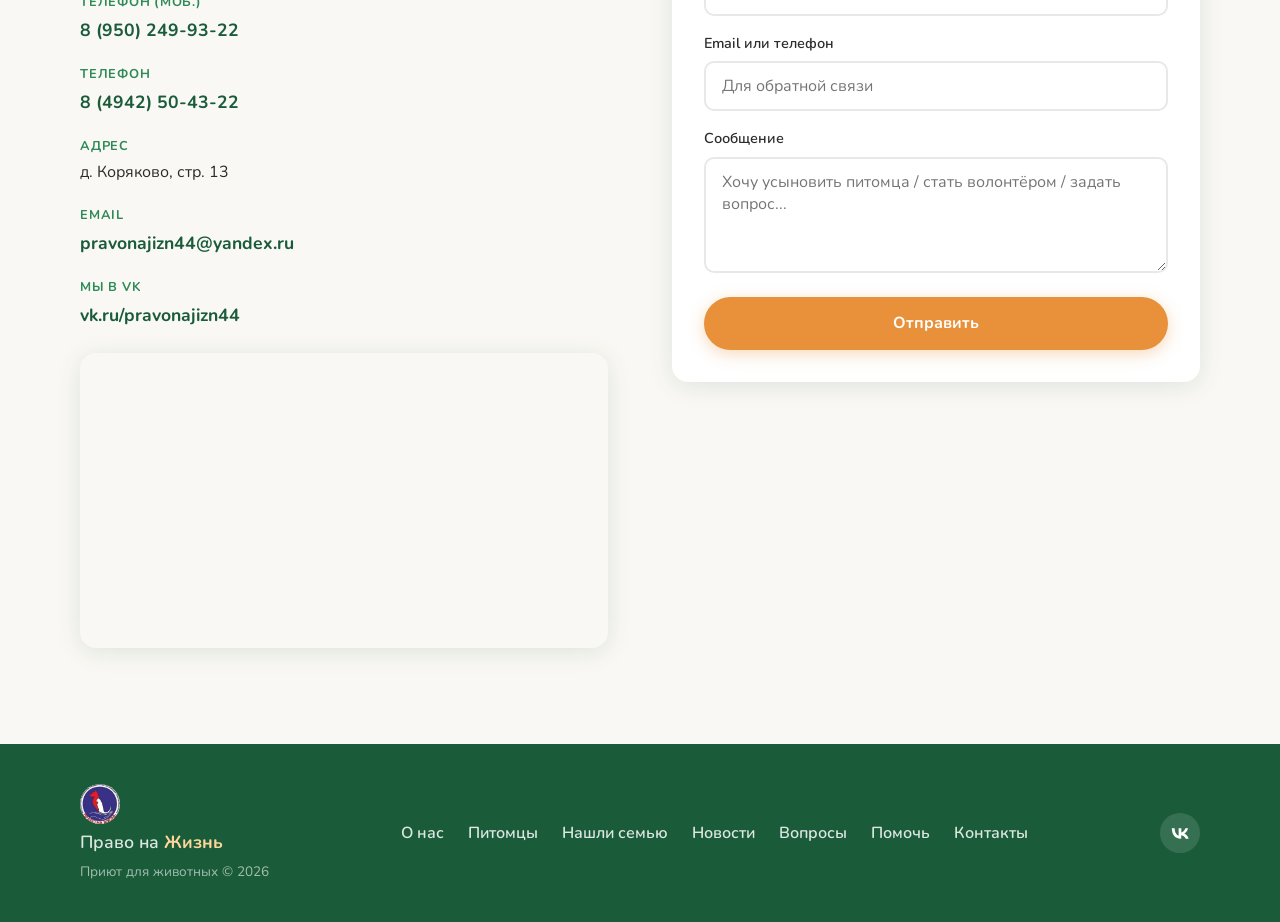
==== commit 976f684f: "Add files via upload" ====
--- a/index.html
+++ b/index.html
@@ -9,6 +9,12 @@
   <link rel="preconnect" href="https://fonts.gstatic.com" crossorigin>
   <link href="https://fonts.googleapis.com/css2?family=Nunito:wght@400;600;700;800&display=swap" rel="stylesheet">
   <link rel="stylesheet" href="styles.css">
+  <link rel="icon" type="image/png" href="images/logo.jpg">
+  <meta property="og:type" content="website">
+  <meta property="og:title" content="Право на Жизнь — приют для животных, Кострома">
+  <meta property="og:description" content="Мы спасаем бездомных кошек и собак, лечим их и находим любящие семьи. Присоединяйтесь — вместе мы можем больше.">
+  <meta property="og:image" content="images/logo.jpg">
+  <meta name="twitter:card" content="summary">
 </head>
 <body>
   <header class="header" id="top">
@@ -25,7 +31,9 @@
       <ul class="nav-links">
         <li><a href="#about">О нас</a></li>
         <li><a href="pets.html">Наши питомцы</a></li>
+        <li><a href="adopted.html">Нашли семью</a></li>
         <li><a href="news.html">Новости</a></li>
+        <li><a href="faq.html">Вопросы</a></li>
         <li><a href="#help">Как помочь</a></li>
         <li><a href="#contact">Контакты</a></li>
         <li><a href="#help" class="btn btn-small">Помочь приюту</a></li>
@@ -45,7 +53,7 @@
         </p>
         <div class="hero-actions">
           <a href="pets.html" class="btn btn-primary">Найти друга</a>
-          <a href="#help" class="btn btn-outline">Стать волонтёром</a>
+          <a href="volunteer.html" class="btn btn-outline">Стать волонтёром</a>
         </div>
         <div class="hero-stats">
           <div class="stat">
@@ -55,6 +63,10 @@
           <div class="stat">
             <span class="stat-number">120+</span>
             <span class="stat-label">нашли дом</span>
+          </div>
+          <div class="stat">
+            <span class="stat-number" id="home-total-count">…</span>
+            <span class="stat-label">сейчас ищут дом</span>
           </div>
         </div>
       </div>
@@ -160,6 +172,21 @@
       </div>
     </section>
 
+    <section class="latest-news section">
+      <div class="container">
+        <div class="section-header">
+          <h2>Последнее в новостях</h2>
+          <p>Чем живёт приют прямо сейчас</p>
+        </div>
+        <div class="latest-news-grid" id="latest-news-grid">
+          <p style="text-align:center; color: var(--text-muted);">Загружаем последние новости…</p>
+        </div>
+        <div style="text-align:center; margin-top: 2rem;">
+          <a href="news.html" class="btn btn-outline" style="color: var(--green-dark); border-color: var(--green-dark);">Все новости</a>
+        </div>
+      </div>
+    </section>
+
     <section class="help section" id="help">
       <div class="container">
         <div class="section-header section-header-light">
@@ -172,11 +199,11 @@
             <h3>Усыновить</h3>
             <p>Подарите дом животному, которое этого заслуживает. Мы поможем с выбором и адаптацией.</p>
           </div>
-          <div class="help-card">
+          <a href="volunteer.html" class="help-card">
             <div class="help-icon">🤝</div>
             <h3>Стать волонтёром</h3>
             <p>Выгуливайте собак, играйте с кошками, помогайте на мероприятиях и в соцсетях.</p>
-          </div>
+          </a>
           <a href="donate.html" class="help-card">
             <div class="help-icon">💝</div>
             <h3>Сделать пожертвование</h3>
@@ -209,7 +236,23 @@
               <span class="contact-label">Адрес</span>
               <span>д. Коряково, стр. 13</span>
             </li>
+            <li>
+              <span class="contact-label">Email</span>
+              <a href="mailto:pravonajizn44@yandex.ru">pravonajizn44@yandex.ru</a>
+            </li>
+            <li>
+              <span class="contact-label">Мы в VK</span>
+              <a href="https://vk.ru/pravonajizn44" target="_blank" rel="noopener">vk.ru/pravonajizn44</a>
+            </li>
           </ul>
+          <div class="map-embed">
+            <iframe
+              src="https://yandex.ru/map-widget/v1/?ll=40.814368%2C57.740189&z=16&pt=40.814368,57.740189,pm2rdm"
+              loading="lazy"
+              allowfullscreen
+              title="Карта проезда к приюту">
+            </iframe>
+          </div>
         </div>
         <form class="contact-form" id="contact-form" action="https://formspree.io/f/pravonajizn44@yandex.ru" method="POST">
           <h3>Написать нам</h3>
@@ -242,9 +285,16 @@
       <div class="footer-links">
         <a href="#about">О нас</a>
         <a href="pets.html">Питомцы</a>
+        <a href="adopted.html">Нашли семью</a>
         <a href="news.html">Новости</a>
+        <a href="faq.html">Вопросы</a>
         <a href="#help">Помочь</a>
         <a href="#contact">Контакты</a>
+      </div>
+      <div class="footer-social">
+        <a href="https://vk.ru/pravonajizn44" target="_blank" rel="noopener" aria-label="Мы в VK">
+          <svg viewBox="0 0 24 24"><path d="M13.16 19.02c-6.9 0-10.83-4.73-11-12.6h3.44c.12 5.79 2.7 8.24 4.74 8.75v-8.75h3.24v4.99c2.01-.22 4.13-2.49 4.85-4.99h3.24c-.55 3.08-2.82 5.35-4.43 6.28 1.61.75 4.19 2.73 5.18 6.32h-3.57c-.77-2.37-2.72-4.2-5.4-4.47v4.47h-.39z"/></svg>
+        </a>
       </div>
     </div>
   </footer>
--- a/styles.css
+++ b/styles.css
@@ -1097,3 +1097,738 @@
   border-radius: var(--radius-sm);
   margin: 0 1.75rem 1.75rem;
 }
+
+/* Лайтбокс для фото */
+.pet-photo-img,
+.news-photos img {
+  cursor: zoom-in;
+  transition: transform 0.3s, filter 0.3s;
+}
+
+.pet-photo-img:hover,
+.news-photos img:hover {
+  transform: scale(1.035);
+  filter: brightness(1.03);
+}
+
+.lightbox-overlay {
+  position: fixed;
+  inset: 0;
+  background: rgba(10, 20, 15, 0.92);
+  display: flex;
+  align-items: center;
+  justify-content: center;
+  z-index: 9999;
+  opacity: 0;
+  pointer-events: none;
+  transition: opacity 0.25s ease;
+}
+
+.lightbox-overlay.active {
+  opacity: 1;
+  pointer-events: auto;
+}
+
+.lightbox-img {
+  max-width: 88vw;
+  max-height: 82vh;
+  object-fit: contain;
+  border-radius: 16px;
+  box-shadow: 0 25px 70px rgba(0, 0, 0, 0.55);
+  animation: lightboxPop 0.28s cubic-bezier(0.34, 1.56, 0.64, 1);
+}
+
+@keyframes lightboxPop {
+  from { transform: scale(0.85); opacity: 0; }
+  to { transform: scale(1); opacity: 1; }
+}
+
+.lightbox-close {
+  position: absolute;
+  top: 18px;
+  right: 22px;
+  font-size: 2.4rem;
+  color: #fff;
+  background: rgba(255, 255, 255, 0.12);
+  border: none;
+  width: 48px;
+  height: 48px;
+  border-radius: 50%;
+  cursor: pointer;
+  line-height: 1;
+  display: flex;
+  align-items: center;
+  justify-content: center;
+  transition: background 0.2s, transform 0.2s;
+}
+
+.lightbox-close:hover {
+  background: rgba(255, 255, 255, 0.25);
+  transform: rotate(90deg);
+}
+
+.lightbox-nav {
+  position: absolute;
+  top: 50%;
+  transform: translateY(-50%);
+  font-size: 2rem;
+  color: #fff;
+  background: rgba(255, 255, 255, 0.14);
+  border: none;
+  width: 56px;
+  height: 56px;
+  border-radius: 50%;
+  cursor: pointer;
+  display: flex;
+  align-items: center;
+  justify-content: center;
+  transition: background 0.2s, transform 0.2s;
+}
+
+.lightbox-nav:hover {
+  background: var(--green-dark, rgba(255, 255, 255, 0.3));
+  transform: translateY(-50%) scale(1.08);
+}
+
+.lightbox-prev { left: 18px; }
+.lightbox-next { right: 18px; }
+
+.lightbox-counter {
+  position: absolute;
+  bottom: 22px;
+  left: 50%;
+  transform: translateX(-50%);
+  color: #fff;
+  font-weight: 700;
+  background: rgba(0, 0, 0, 0.4);
+  padding: 0.35rem 1rem;
+  border-radius: 999px;
+  font-size: 0.9rem;
+  letter-spacing: 0.03em;
+}
+
+@media (max-width: 700px) {
+  .lightbox-nav {
+    width: 44px;
+    height: 44px;
+    font-size: 1.6rem;
+  }
+  .lightbox-close {
+    width: 40px;
+    height: 40px;
+    font-size: 1.9rem;
+    top: 10px;
+    right: 10px;
+  }
+}
+
+/* Аккордеон новостей */
+.news-rubric {
+  margin-bottom: 3rem;
+}
+
+.news-rubric:last-child {
+  margin-bottom: 0;
+}
+
+.news-rubric-title {
+  font-size: 1.5rem;
+  color: var(--green-dark);
+  margin-bottom: 1rem;
+  padding-bottom: 0.6rem;
+  border-bottom: 2px solid var(--green-light, #d7e8d9);
+}
+
+.news-post {
+  background: var(--cream);
+  border-radius: var(--radius-sm);
+  margin-bottom: 0.9rem;
+  overflow: hidden;
+  box-shadow: var(--shadow);
+}
+
+.news-post:last-child {
+  margin-bottom: 0;
+}
+
+.news-post summary {
+  list-style: none;
+  cursor: pointer;
+  padding: 1.1rem 1.5rem;
+  display: flex;
+  align-items: center;
+  justify-content: space-between;
+  gap: 1rem;
+  font-weight: 700;
+  color: var(--green-dark);
+  user-select: none;
+}
+
+.news-post summary::-webkit-details-marker {
+  display: none;
+}
+
+.news-post-summary-text {
+  line-height: 1.4;
+}
+
+.news-post-toggle {
+  flex-shrink: 0;
+  width: 30px;
+  height: 30px;
+  border-radius: 50%;
+  background: var(--green-light, #d7e8d9);
+  position: relative;
+  transition: transform 0.25s ease, background 0.25s ease;
+}
+
+.news-post-toggle::before,
+.news-post-toggle::after {
+  content: '';
+  position: absolute;
+  background: var(--green-dark);
+  top: 50%;
+  left: 50%;
+  transform: translate(-50%, -50%);
+}
+
+.news-post-toggle::before {
+  width: 12px;
+  height: 2px;
+}
+
+.news-post-toggle::after {
+  width: 2px;
+  height: 12px;
+  transition: opacity 0.2s ease;
+}
+
+.news-post[open] .news-post-toggle {
+  transform: rotate(180deg);
+  background: var(--orange);
+}
+
+.news-post[open] .news-post-toggle::after {
+  opacity: 0;
+}
+
+.news-post summary:hover {
+  background: rgba(0, 0, 0, 0.03);
+}
+
+.news-post-body {
+  padding: 0 1.5rem 1.5rem;
+  animation: newsPostOpen 0.25s ease;
+}
+
+@keyframes newsPostOpen {
+  from { opacity: 0; transform: translateY(-6px); }
+  to { opacity: 1; transform: translateY(0); }
+}
+
+.news-post-body .news-photos {
+  display: grid;
+  grid-template-columns: repeat(3, 1fr);
+  gap: 4px;
+  border-radius: var(--radius-sm);
+  overflow: hidden;
+  margin-bottom: 1.25rem;
+}
+
+.news-post-body .news-photos img {
+  width: 100%;
+  height: 150px;
+  object-fit: cover;
+  display: block;
+}
+
+.news-post-body p {
+  color: var(--text-muted);
+  line-height: 1.6;
+  margin-bottom: 0.85rem;
+}
+
+.news-post-body p:last-child {
+  margin-bottom: 0;
+}
+
+@media (max-width: 600px) {
+  .news-post-body .news-photos {
+    grid-template-columns: repeat(2, 1fr);
+  }
+  .news-post summary {
+    padding: 1rem;
+    font-size: 0.95rem;
+  }
+}
+
+/* Страница "Стать волонтёром" */
+.volunteer-hero {
+  background: linear-gradient(160deg, var(--green-dark) 0%, var(--green) 100%);
+}
+
+.volunteer-hero h1,
+.volunteer-hero p {
+  color: var(--white);
+}
+
+.volunteer-hero .breadcrumb {
+  color: rgba(255, 255, 255, 0.85);
+}
+
+.volunteer-intro {
+  max-width: 700px;
+  margin: 0 auto 2.5rem;
+  text-align: center;
+}
+
+.volunteer-intro p {
+  font-size: 1.1rem;
+  color: var(--text-muted);
+  line-height: 1.7;
+}
+
+.volunteer-grid {
+  display: grid;
+  grid-template-columns: repeat(auto-fit, minmax(230px, 1fr));
+  gap: 1.5rem;
+  margin-bottom: 3rem;
+}
+
+.volunteer-card {
+  background: var(--cream);
+  border-radius: var(--radius);
+  padding: 2rem 1.5rem;
+  text-align: center;
+  box-shadow: var(--shadow);
+  transition: transform 0.25s ease;
+}
+
+.volunteer-card:hover {
+  transform: translateY(-4px);
+}
+
+.volunteer-card h3 {
+  color: var(--green-dark);
+  margin: 0.5rem 0 0.6rem;
+  font-size: 1.15rem;
+}
+
+.volunteer-card p {
+  color: var(--text-muted);
+  font-size: 0.95rem;
+  line-height: 1.55;
+}
+
+.volunteer-photos {
+  display: grid;
+  grid-template-columns: repeat(4, 1fr);
+  gap: 10px;
+  margin-bottom: 3rem;
+  border-radius: var(--radius);
+  overflow: hidden;
+}
+
+.volunteer-photos img {
+  width: 100%;
+  height: 200px;
+  object-fit: cover;
+  display: block;
+  cursor: zoom-in;
+  transition: transform 0.3s;
+}
+
+.volunteer-photos img:hover {
+  transform: scale(1.04);
+}
+
+.volunteer-cta {
+  background: linear-gradient(160deg, var(--orange) 0%, #f2b15a 100%);
+  border-radius: var(--radius);
+  padding: 3rem 2rem;
+  text-align: center;
+  color: var(--white);
+}
+
+.volunteer-cta h2 {
+  color: var(--white);
+  margin-bottom: 0.6rem;
+}
+
+.volunteer-cta p {
+  color: rgba(255, 255, 255, 0.92);
+  max-width: 520px;
+  margin: 0 auto;
+}
+
+.volunteer-cta-actions {
+  display: flex;
+  gap: 1rem;
+  justify-content: center;
+  flex-wrap: wrap;
+  margin-top: 1.5rem;
+}
+
+.volunteer-cta .btn-primary {
+  background: var(--white);
+  color: var(--green-dark);
+}
+
+.volunteer-cta-outline {
+  border-color: var(--white);
+  color: var(--white);
+}
+
+.volunteer-cta-outline:hover {
+  background: var(--white);
+  color: var(--orange);
+}
+
+.volunteer-cta .donate-note {
+  color: rgba(255, 255, 255, 0.85);
+}
+
+@media (max-width: 700px) {
+  .volunteer-photos {
+    grid-template-columns: repeat(2, 1fr);
+  }
+}
+
+/* Кнопка "Поделиться" на карточке питомца */
+.pet-info {
+  display: flex;
+  flex-direction: column;
+}
+
+.btn-share {
+  background: transparent;
+  border: 1.5px solid var(--green);
+  color: var(--green-dark);
+  margin-top: 0.6rem;
+  cursor: pointer;
+}
+
+.btn-share:hover {
+  background: var(--green-light);
+}
+
+.btn-share.copied {
+  background: var(--green-dark);
+  color: var(--white);
+  border-color: var(--green-dark);
+}
+
+.share-toast {
+  position: fixed;
+  bottom: 24px;
+  left: 50%;
+  transform: translateX(-50%) translateY(20px);
+  background: var(--green-dark);
+  color: var(--white);
+  padding: 0.75rem 1.5rem;
+  border-radius: 999px;
+  font-weight: 700;
+  font-size: 0.95rem;
+  box-shadow: var(--shadow);
+  opacity: 0;
+  pointer-events: none;
+  transition: opacity 0.25s ease, transform 0.25s ease;
+  z-index: 10000;
+}
+
+.share-toast.visible {
+  opacity: 1;
+  transform: translateX(-50%) translateY(0);
+}
+
+/* Вишлист нужных вещей */
+.wishlist-section {
+  margin-top: 4rem;
+}
+
+.wishlist-grid {
+  display: grid;
+  grid-template-columns: repeat(auto-fit, minmax(220px, 1fr));
+  gap: 1.5rem;
+}
+
+.wishlist-card {
+  background: var(--orange-light);
+  border-radius: var(--radius);
+  padding: 1.75rem 1.5rem;
+  text-align: center;
+}
+
+.wishlist-card h3 {
+  color: var(--green-dark);
+  margin: 0.5rem 0 0.5rem;
+  font-size: 1.1rem;
+}
+
+.wishlist-card p {
+  color: var(--text-muted);
+  font-size: 0.92rem;
+  line-height: 1.55;
+}
+
+/* Страница "Нашли семью" */
+.adopted-hero {
+  background: linear-gradient(160deg, var(--orange) 0%, #f2b15a 100%);
+}
+
+.adopted-hero h1,
+.adopted-hero p {
+  color: var(--white);
+}
+
+.adopted-hero .breadcrumb {
+  color: rgba(255, 255, 255, 0.85);
+}
+
+.adopted-empty {
+  text-align: center;
+  max-width: 520px;
+  margin: 1rem auto 2rem;
+}
+
+.adopted-empty-icon {
+  font-size: 3rem;
+  margin-bottom: 1rem;
+}
+
+.adopted-empty h2 {
+  color: var(--green-dark);
+  margin-bottom: 0.75rem;
+  font-size: 1.4rem;
+}
+
+.adopted-empty p {
+  color: var(--text-muted);
+  line-height: 1.6;
+  margin-bottom: 1.75rem;
+}
+
+.adopted-grid {
+  display: grid;
+  grid-template-columns: repeat(auto-fill, minmax(260px, 1fr));
+  gap: 1.75rem;
+}
+
+.adopted-card {
+  position: relative;
+  background: var(--cream);
+  border-radius: var(--radius);
+  overflow: hidden;
+  box-shadow: var(--shadow);
+}
+
+.adopted-badge {
+  position: absolute;
+  top: 12px;
+  left: 12px;
+  background: var(--orange);
+  color: var(--white);
+  font-weight: 700;
+  font-size: 0.8rem;
+  padding: 0.3rem 0.8rem;
+  border-radius: 999px;
+  z-index: 2;
+}
+
+/* Соцсети в футере */
+.footer-social {
+  display: flex;
+  align-items: center;
+  gap: 0.6rem;
+}
+
+.footer-social a {
+  display: flex;
+  align-items: center;
+  justify-content: center;
+  width: 40px;
+  height: 40px;
+  border-radius: 50%;
+  background: rgba(255, 255, 255, 0.12);
+  color: var(--white);
+  transition: background 0.2s, transform 0.2s;
+}
+
+.footer-social a:hover {
+  background: #4c75a3;
+  transform: translateY(-2px);
+}
+
+.footer-social svg {
+  width: 20px;
+  height: 20px;
+  fill: currentColor;
+}
+
+.contact-list a[href*="vk.ru"] {
+  font-weight: 700;
+}
+
+/* Счётчик питомцев */
+.pet-count-badge {
+  display: inline-block;
+  margin-top: 0.75rem;
+  padding: 0.4rem 1rem;
+  background: rgba(255, 255, 255, 0.18);
+  border-radius: 999px;
+  font-weight: 700;
+  font-size: 0.95rem;
+}
+
+.category-count {
+  display: block;
+  font-weight: 700;
+  color: var(--green-dark);
+  margin: -0.5rem 0 1rem;
+  font-size: 0.95rem;
+}
+
+/* Встроенная карта проезда */
+.map-embed {
+  margin-top: 1.5rem;
+  border-radius: var(--radius);
+  overflow: hidden;
+  box-shadow: var(--shadow);
+  position: relative;
+  width: 100%;
+  padding-bottom: 56%;
+  height: 0;
+}
+
+.map-embed iframe {
+  position: absolute;
+  top: 0;
+  left: 0;
+  width: 100%;
+  height: 100%;
+  border: 0;
+}
+
+/* Поиск и фильтр питомцев */
+.pet-filter-bar {
+  display: flex;
+  flex-wrap: wrap;
+  align-items: center;
+  gap: 1rem;
+  margin: 1.5rem 0 2rem;
+  padding: 1.25rem;
+  background: var(--cream);
+  border-radius: var(--radius);
+  box-shadow: var(--shadow);
+}
+
+.pet-search-input {
+  flex: 1 1 220px;
+  padding: 0.7rem 1rem;
+  border: 1.5px solid var(--green-light);
+  border-radius: 999px;
+  font-family: inherit;
+  font-size: 0.95rem;
+  outline: none;
+  transition: border-color 0.2s;
+}
+
+.pet-search-input:focus {
+  border-color: var(--green);
+}
+
+.pet-filter-buttons {
+  display: flex;
+  gap: 0.5rem;
+  flex-wrap: wrap;
+}
+
+.filter-btn {
+  padding: 0.55rem 1.1rem;
+  border-radius: 999px;
+  border: 1.5px solid var(--green-light);
+  background: var(--white);
+  color: var(--text-muted);
+  font-weight: 700;
+  font-size: 0.9rem;
+  cursor: pointer;
+  transition: all 0.2s;
+}
+
+.filter-btn:hover {
+  border-color: var(--green);
+}
+
+.filter-btn.active {
+  background: var(--green);
+  border-color: var(--green);
+  color: var(--white);
+}
+
+.pet-filter-count {
+  width: 100%;
+  font-size: 0.9rem;
+  color: var(--text-muted);
+  margin: 0;
+}
+
+.pet-card.pet-hidden {
+  display: none;
+}
+
+.pet-no-results {
+  text-align: center;
+  color: var(--text-muted);
+  padding: 2.5rem 1rem;
+  font-size: 1.05rem;
+}
+
+/* Блок "Последние новости" на главной */
+.latest-news-grid {
+  display: grid;
+  grid-template-columns: repeat(auto-fit, minmax(260px, 1fr));
+  gap: 1.75rem;
+}
+
+.latest-news-card {
+  display: block;
+  background: var(--cream);
+  border-radius: var(--radius);
+  overflow: hidden;
+  box-shadow: var(--shadow);
+  text-decoration: none;
+  transition: transform 0.25s ease;
+}
+
+.latest-news-card:hover {
+  transform: translateY(-4px);
+}
+
+.latest-news-card img {
+  width: 100%;
+  height: 180px;
+  object-fit: cover;
+  display: block;
+}
+
+.latest-news-card-body {
+  padding: 1.25rem 1.5rem;
+}
+
+.latest-news-tag {
+  display: inline-block;
+  font-size: 0.8rem;
+  font-weight: 700;
+  color: var(--green-dark);
+  background: var(--green-light);
+  padding: 0.25rem 0.7rem;
+  border-radius: 999px;
+  margin-bottom: 0.6rem;
+}
+
+.latest-news-card h3 {
+  font-size: 1.05rem;
+  color: var(--text);
+  line-height: 1.4;
+  margin: 0;
+}
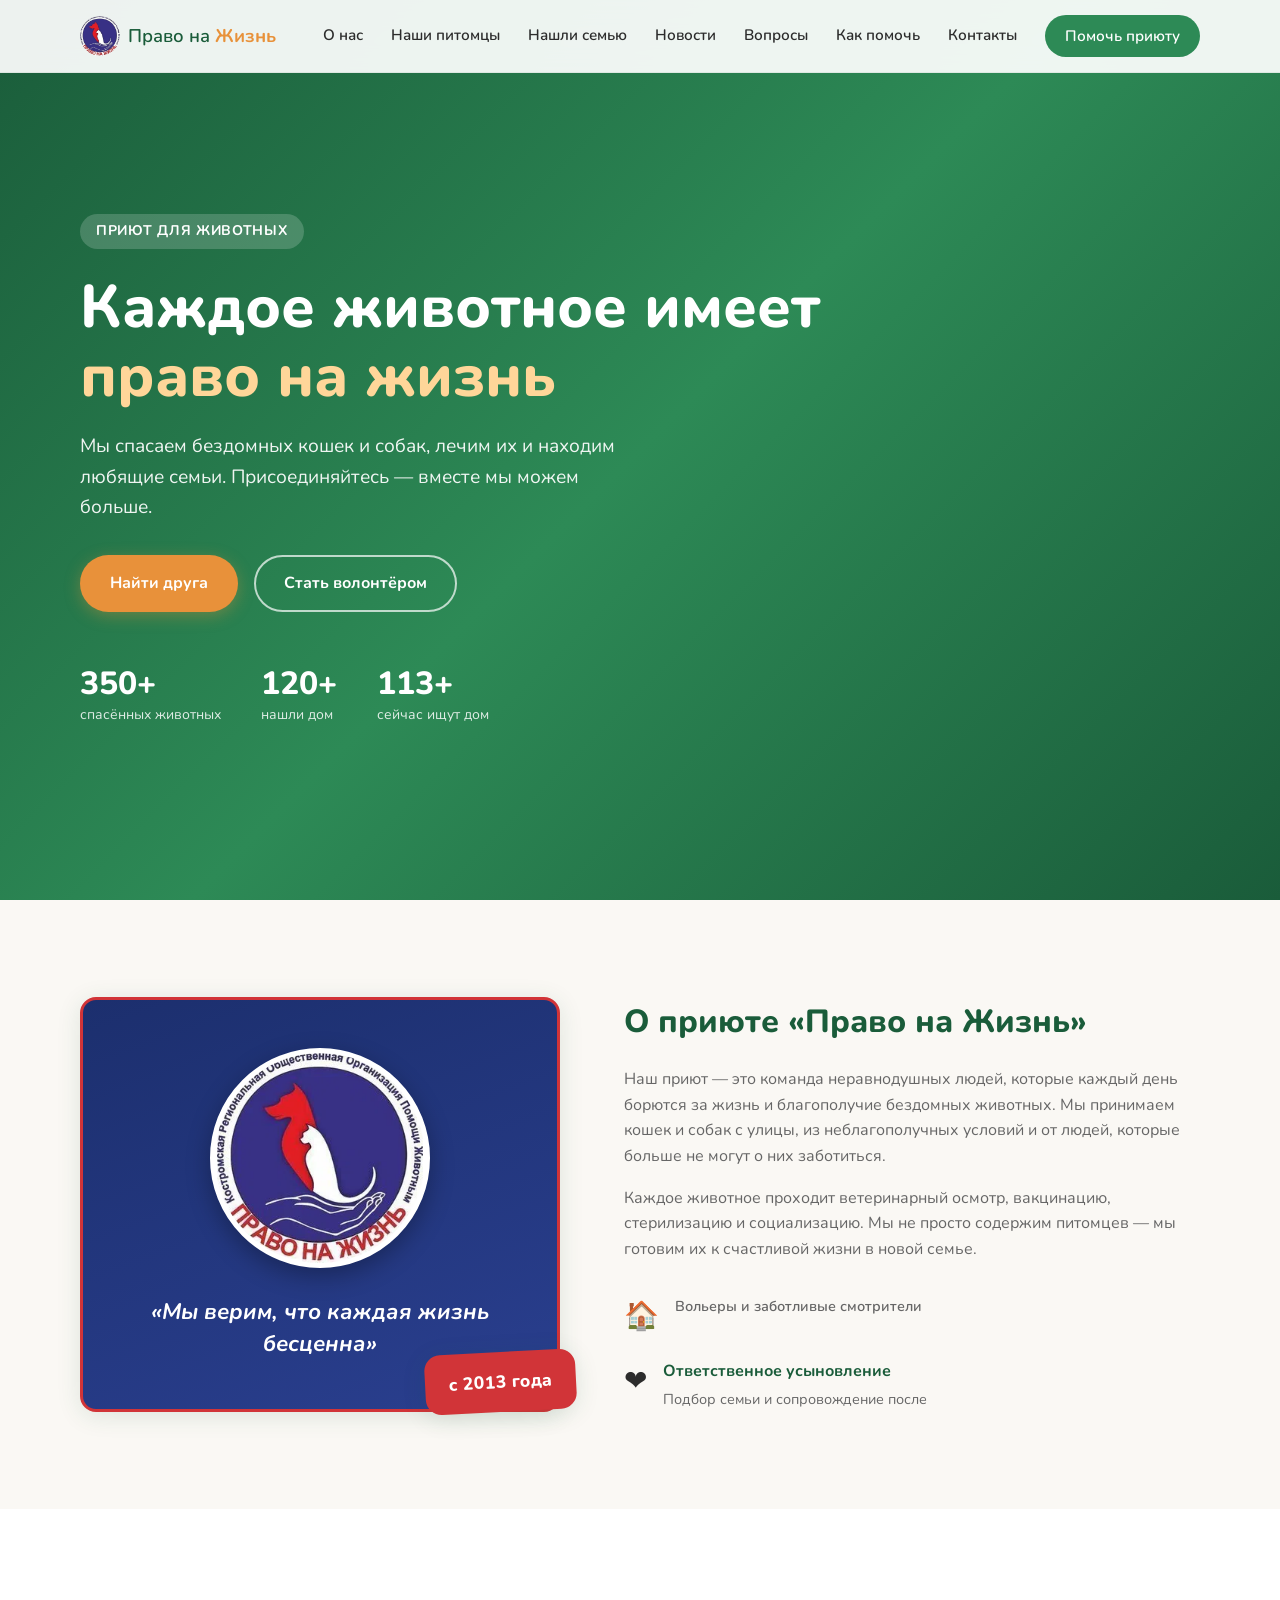
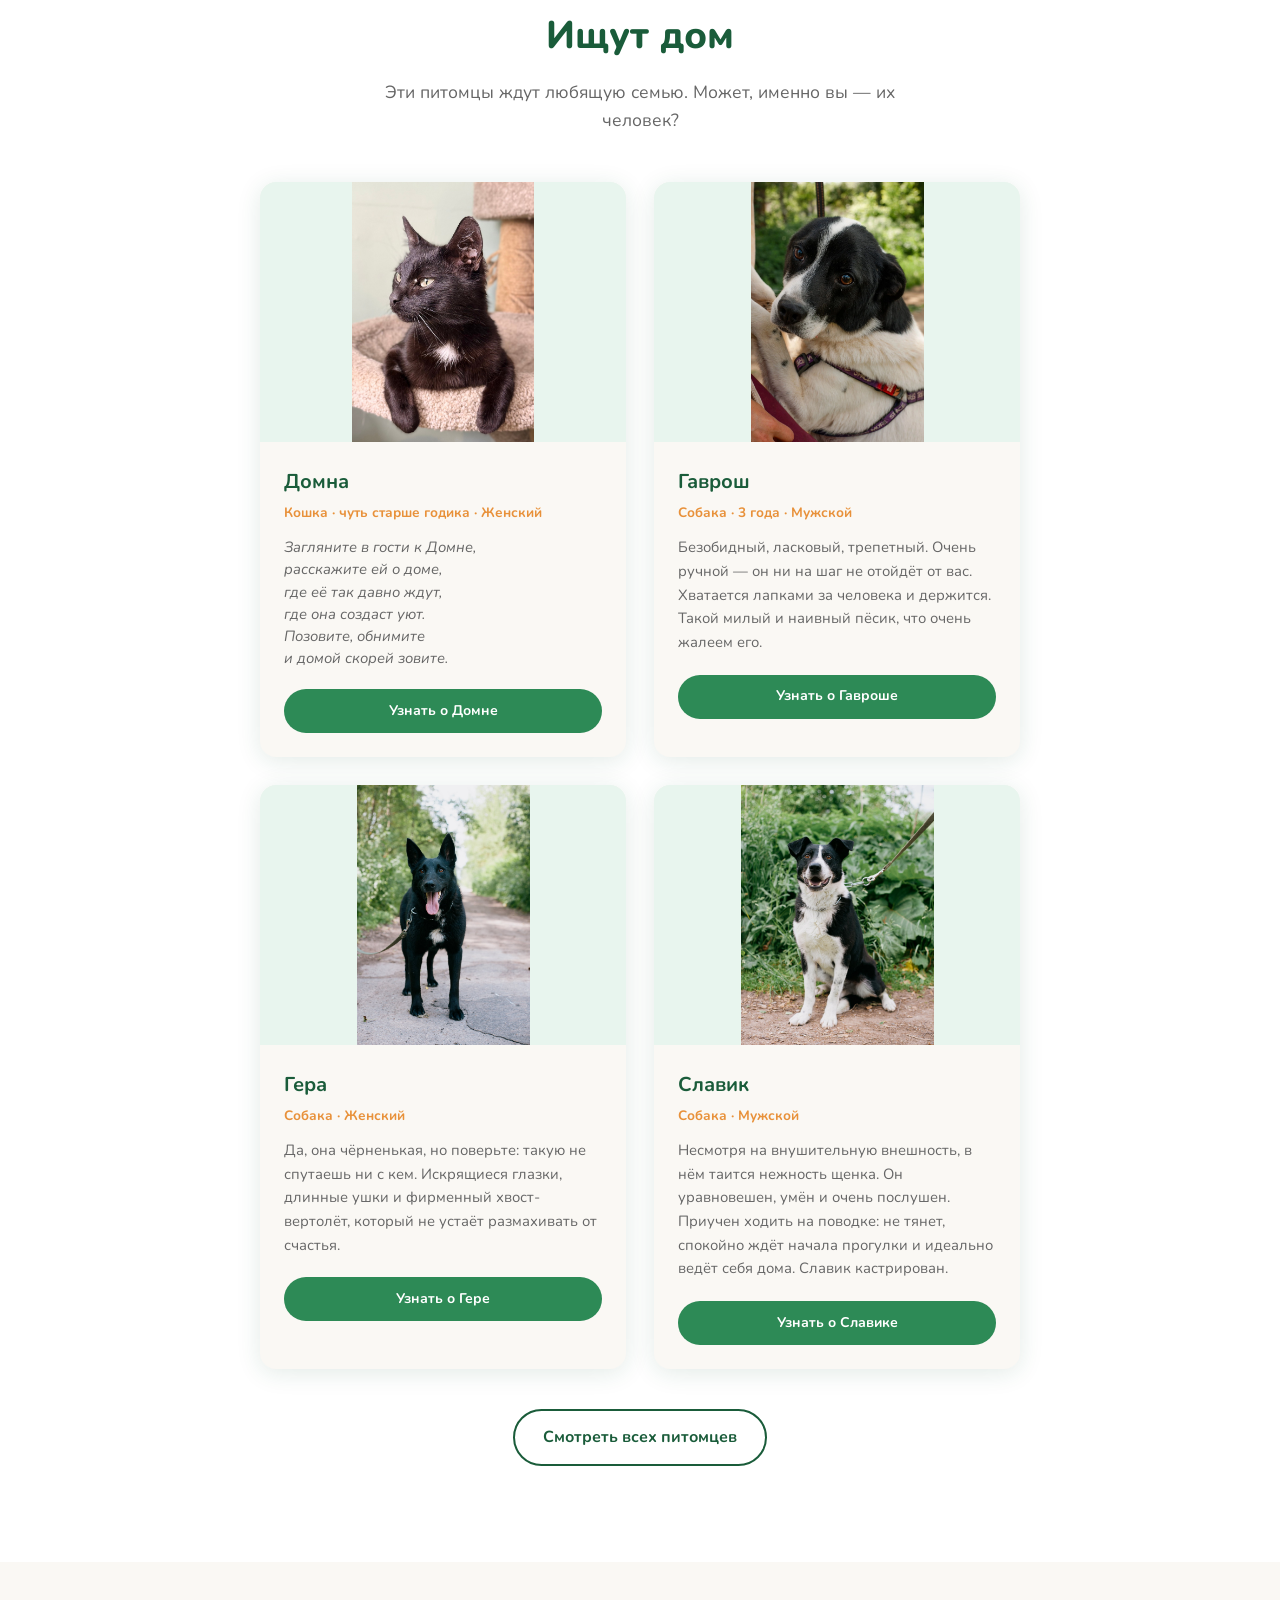
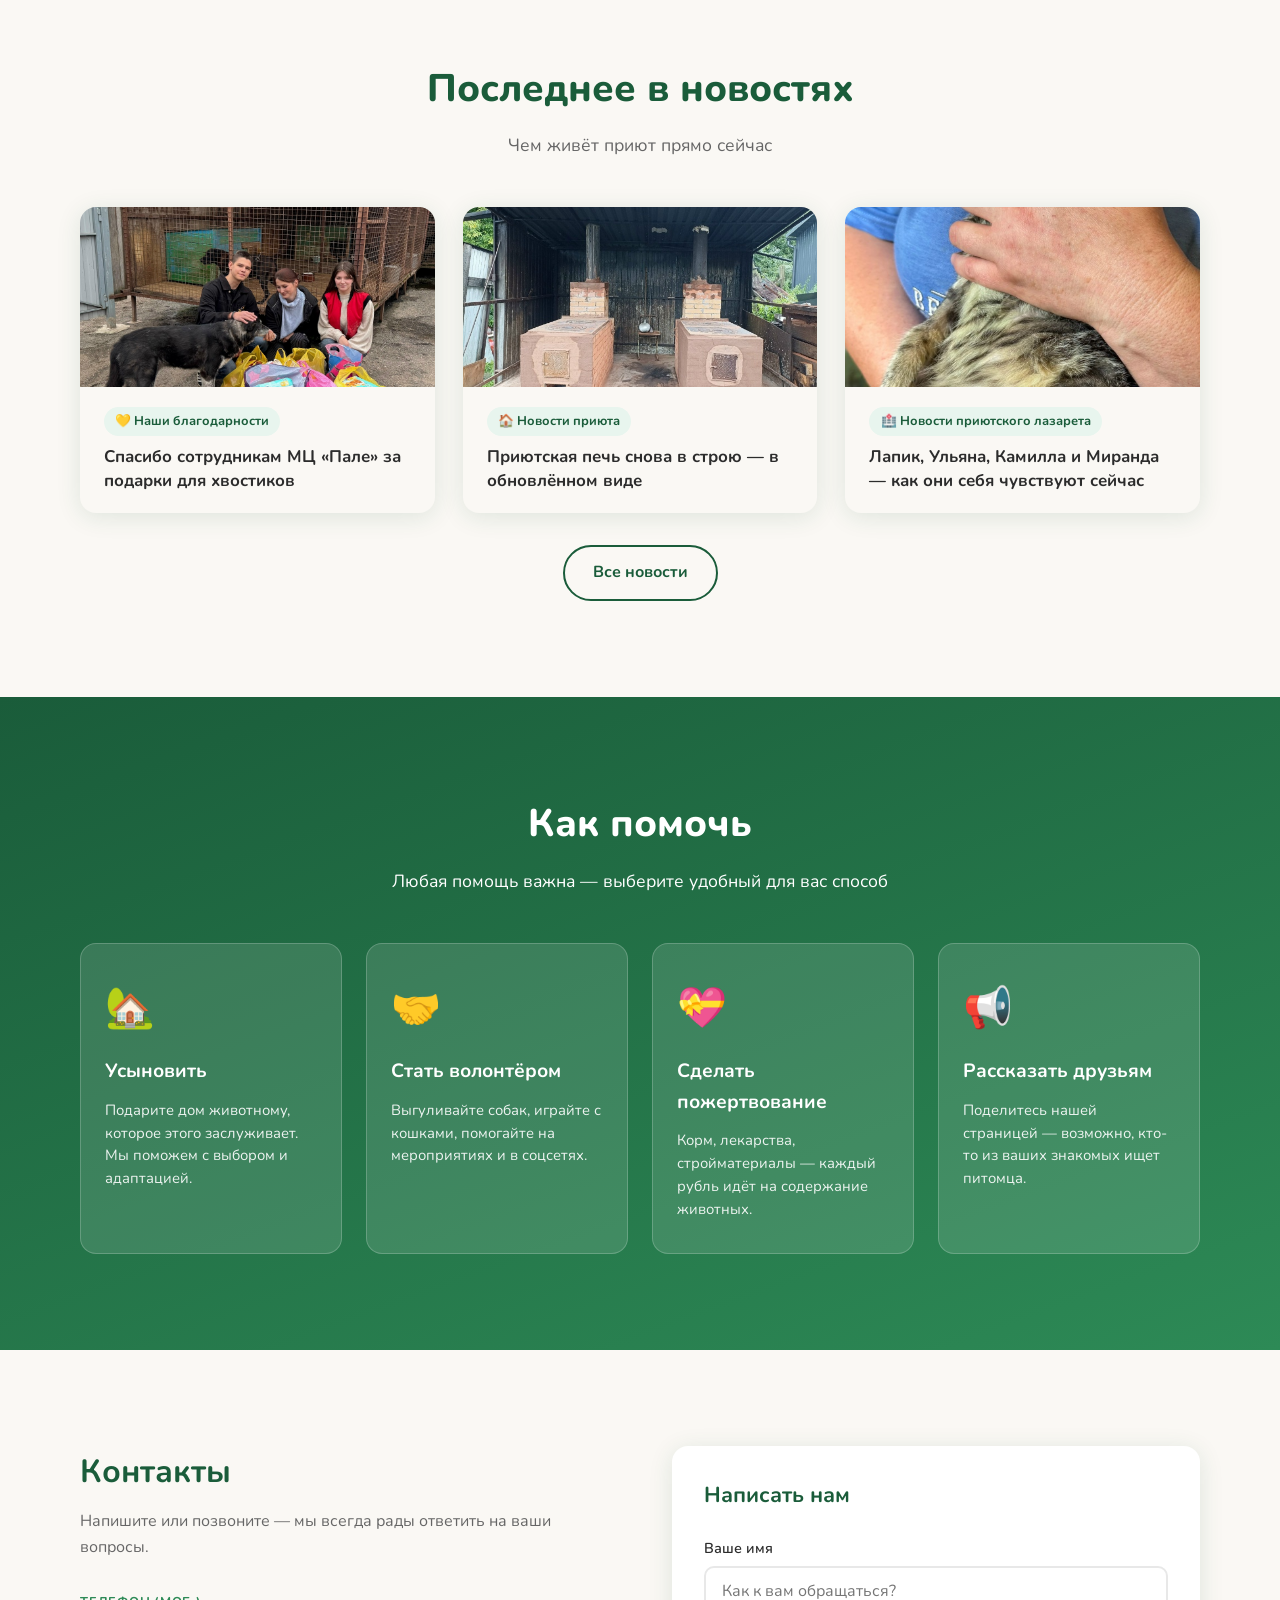
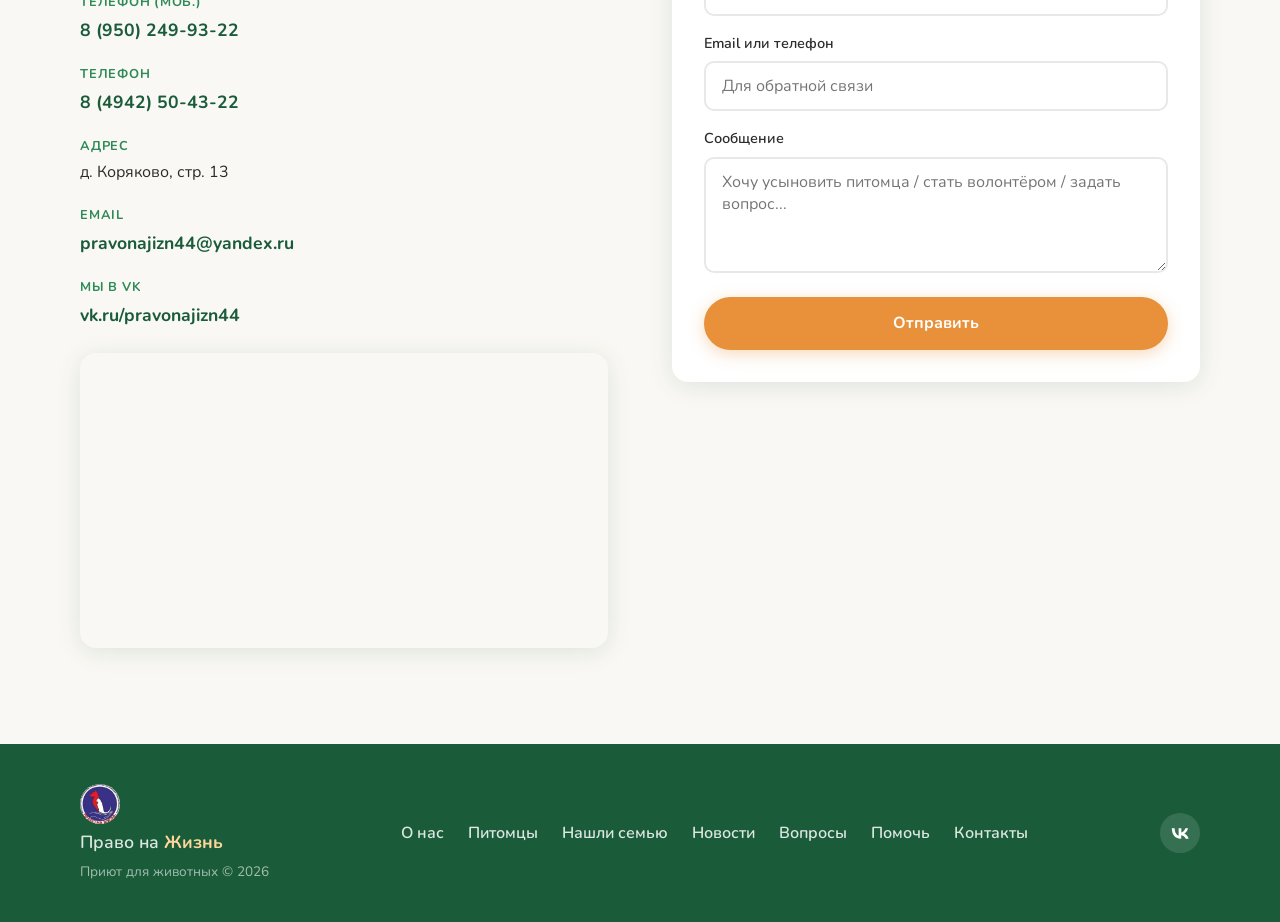
==== commit 7904d570: "Add files via upload" ====
--- a/index.html
+++ b/index.html
@@ -8,7 +8,7 @@
   <link rel="preconnect" href="https://fonts.googleapis.com">
   <link rel="preconnect" href="https://fonts.gstatic.com" crossorigin>
   <link href="https://fonts.googleapis.com/css2?family=Nunito:wght@400;600;700;800&display=swap" rel="stylesheet">
-  <link rel="stylesheet" href="styles.css">
+  <link rel="stylesheet" href="styles.css?v=2">
   <link rel="icon" type="image/png" href="images/logo.jpg">
   <meta property="og:type" content="website">
   <meta property="og:title" content="Право на Жизнь — приют для животных, Кострома">
@@ -299,6 +299,6 @@
     </div>
   </footer>
 
-  <script src="script.js"></script>
+  <script src="script.js?v=2"></script>
 </body>
 </html>
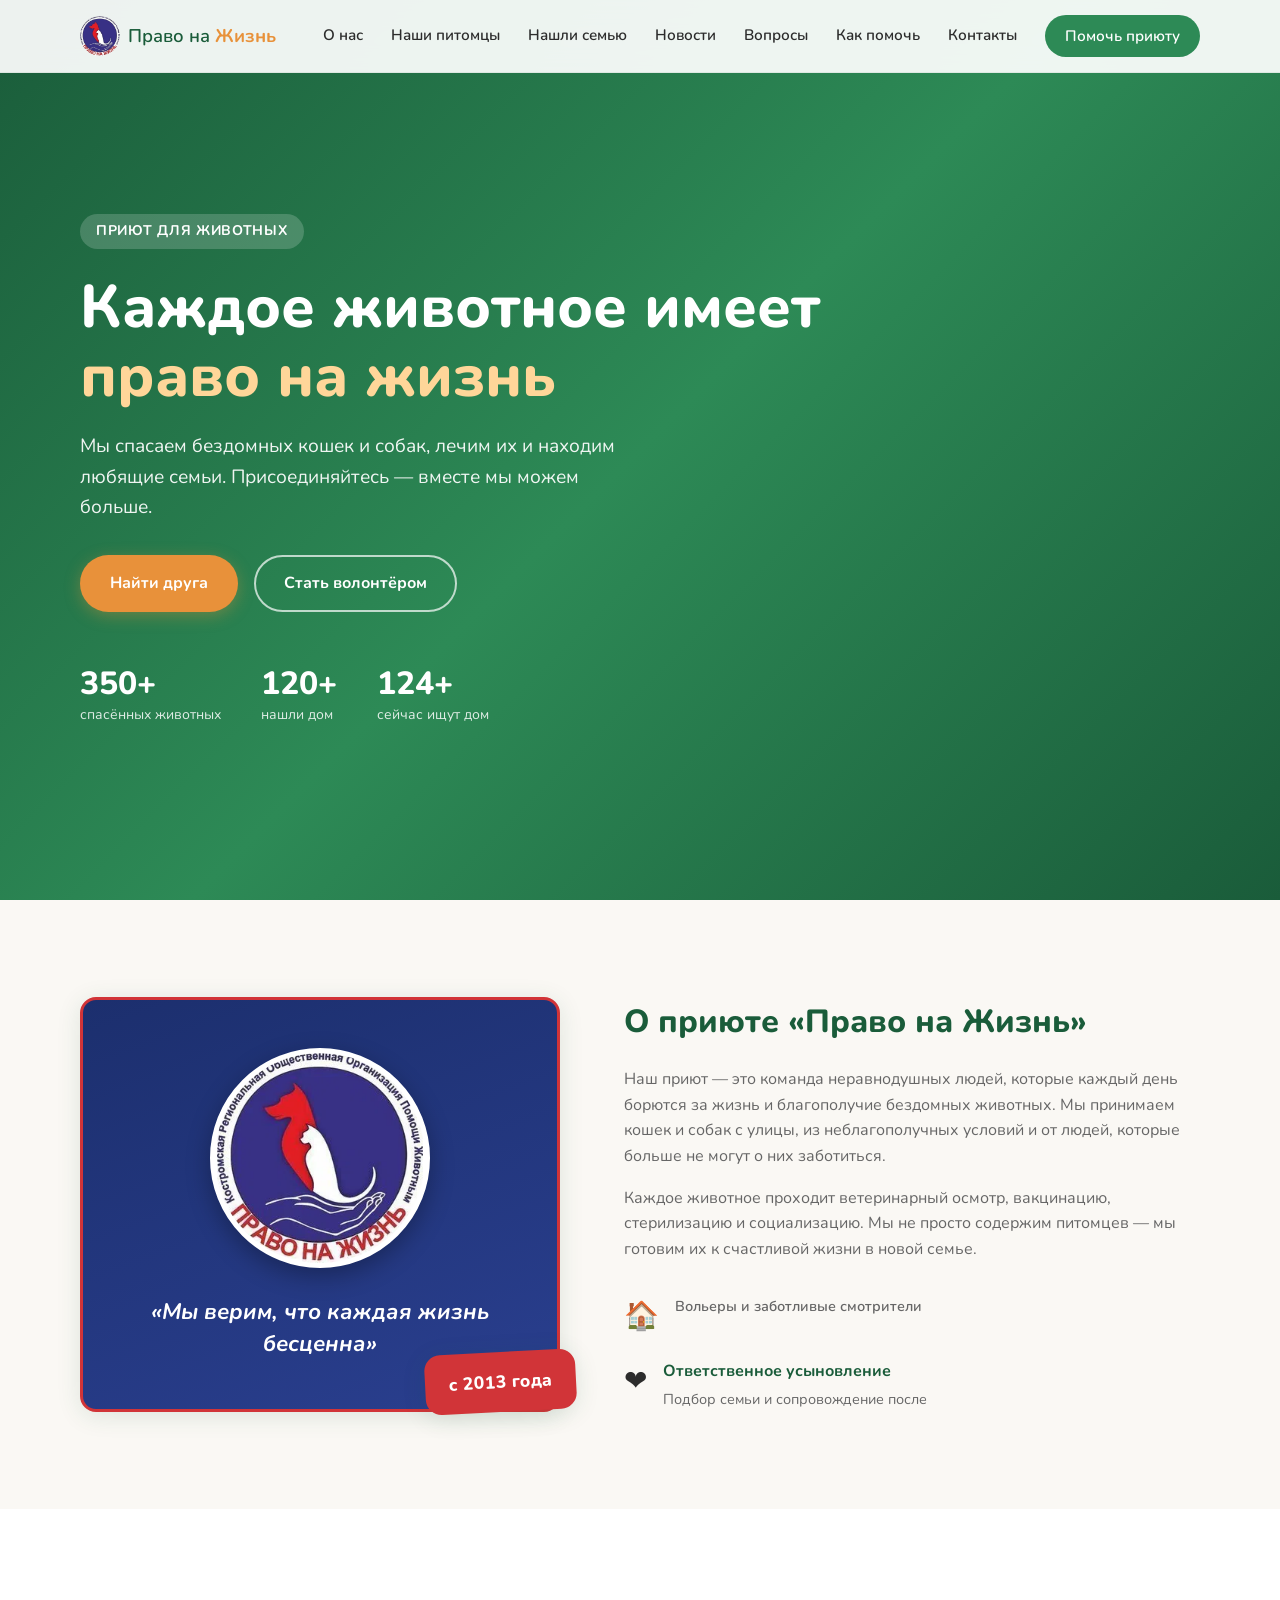
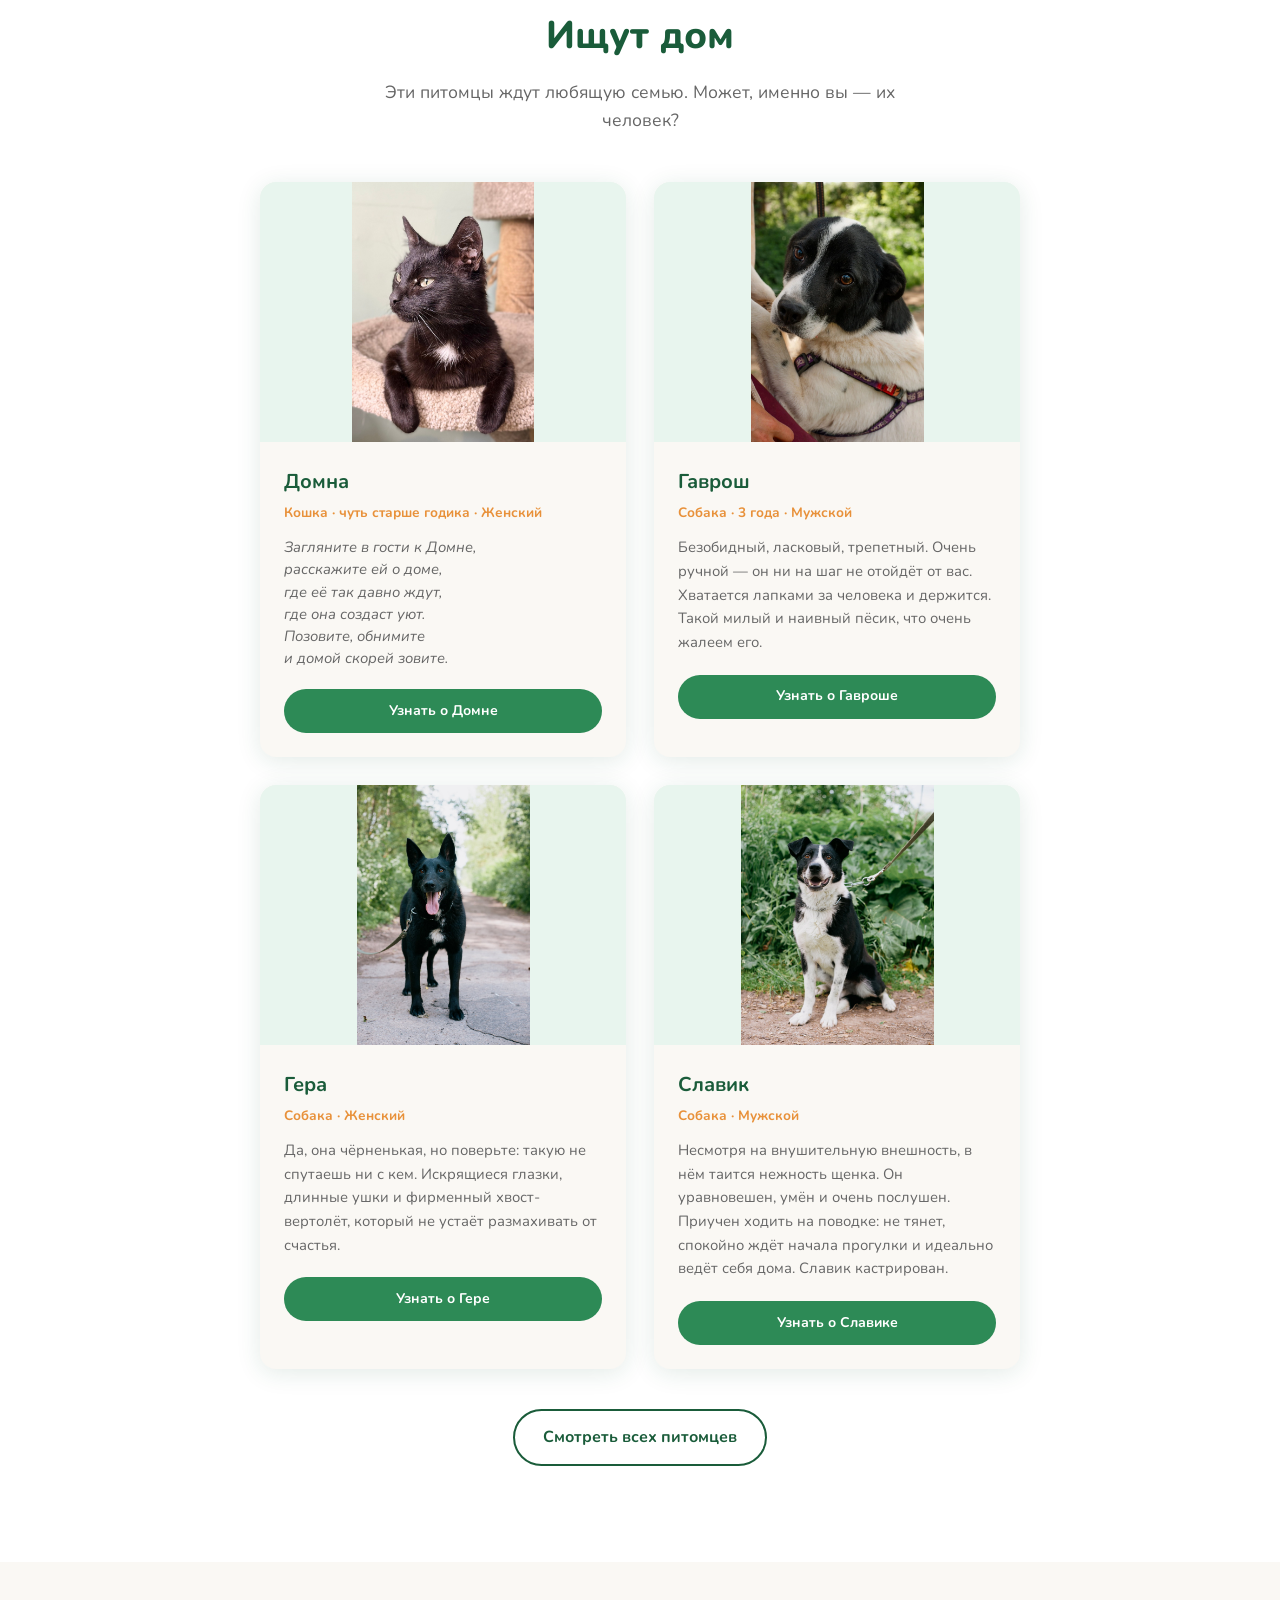
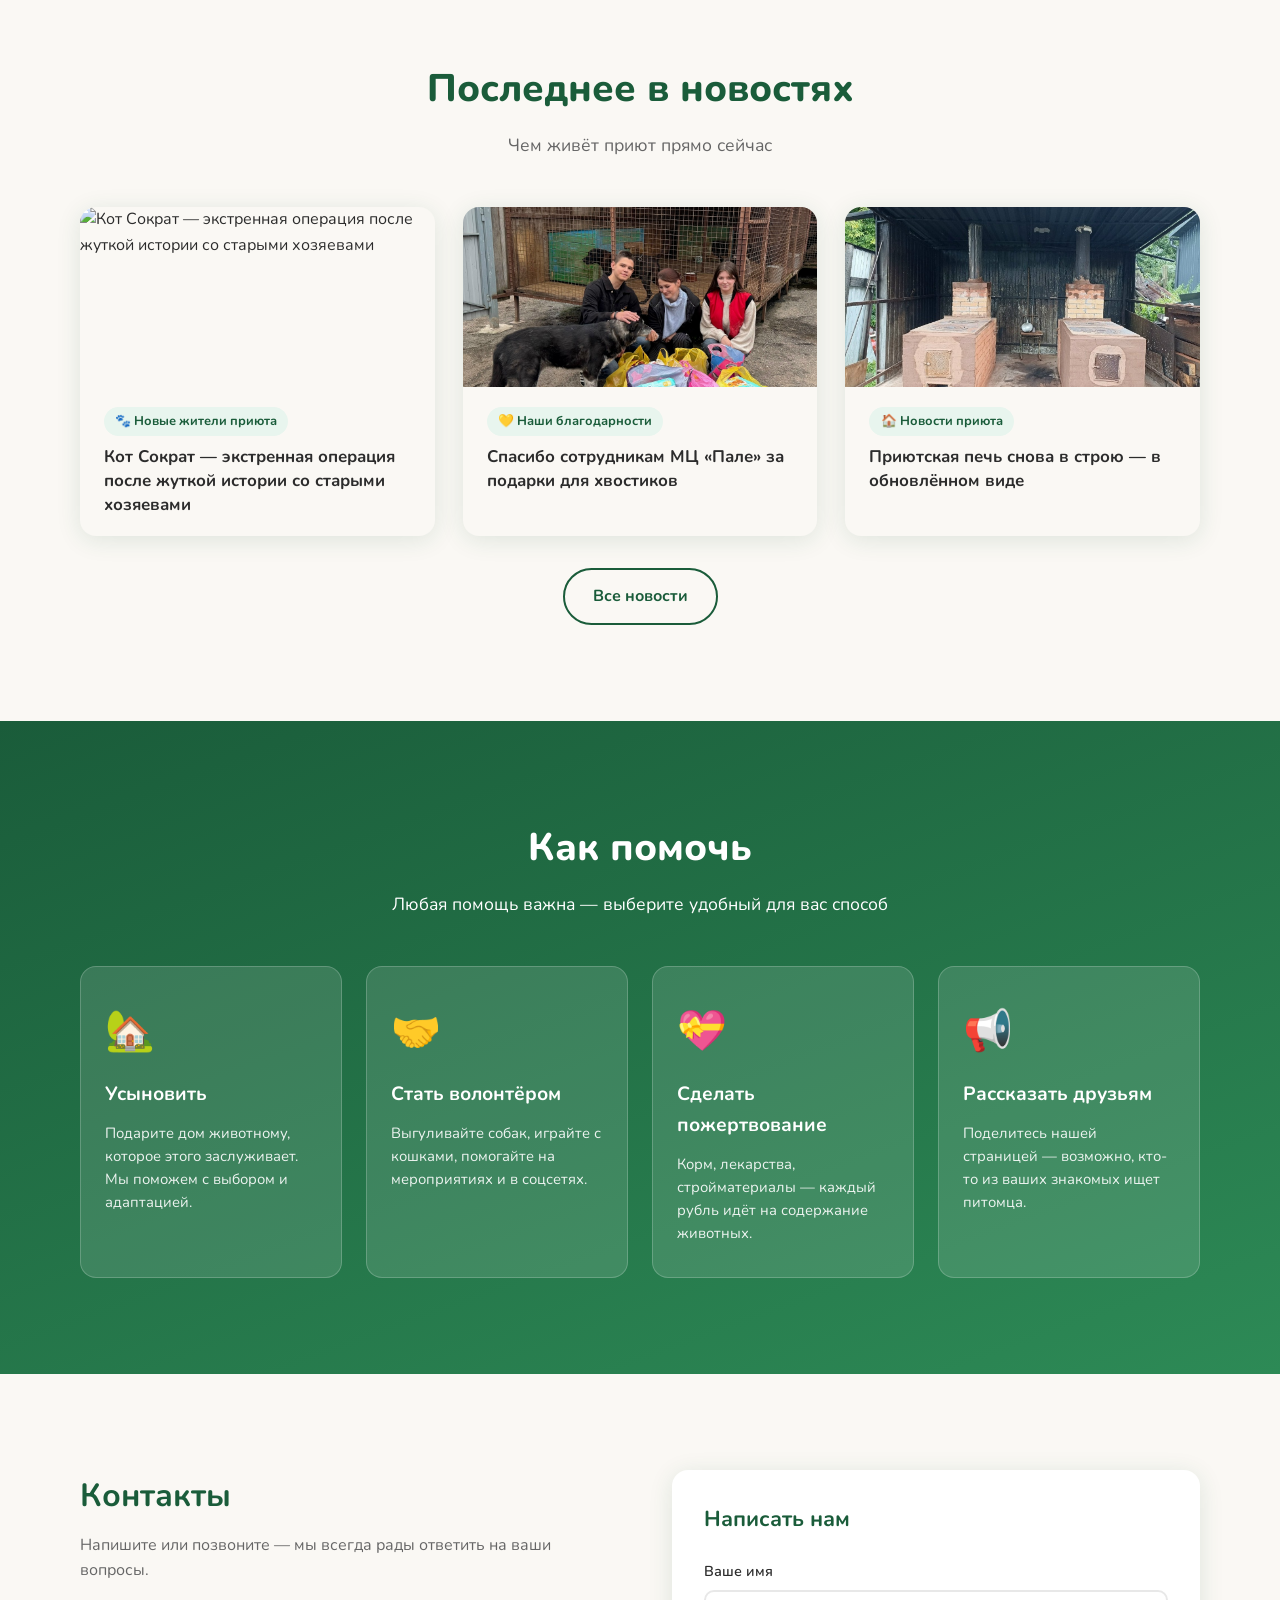
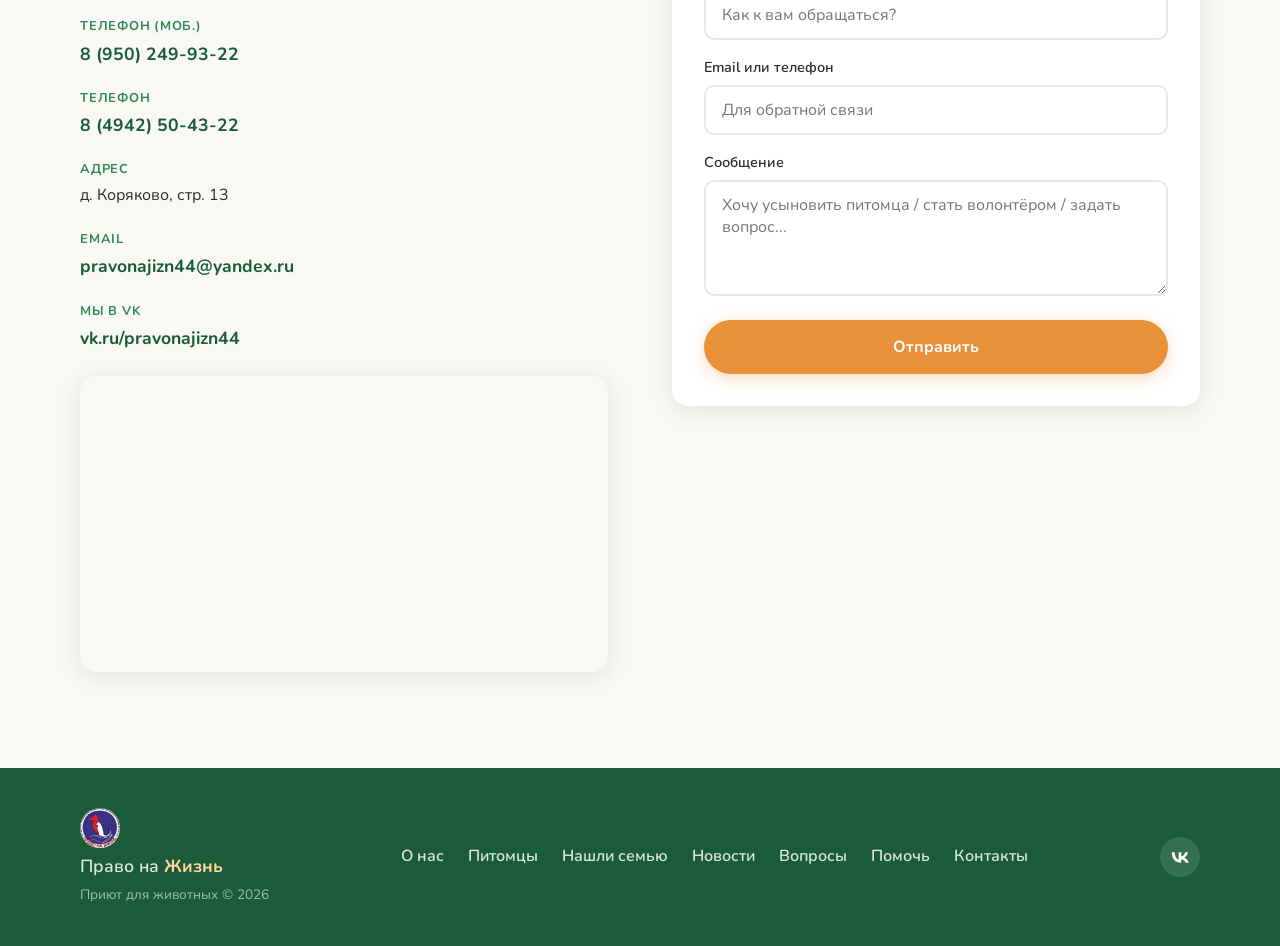
==== commit 82d6a542: "Add files via upload" ====
--- a/index.html
+++ b/index.html
@@ -254,7 +254,7 @@
             </iframe>
           </div>
         </div>
-        <form class="contact-form" id="contact-form" action="https://formspree.io/f/pravonajizn44@yandex.ru" method="POST">
+        <form class="contact-form" id="contact-form" action="https://formspree.io/pravonajizn44@yandex.ru" method="POST">
           <h3>Написать нам</h3>
           <label>
             Ваше имя
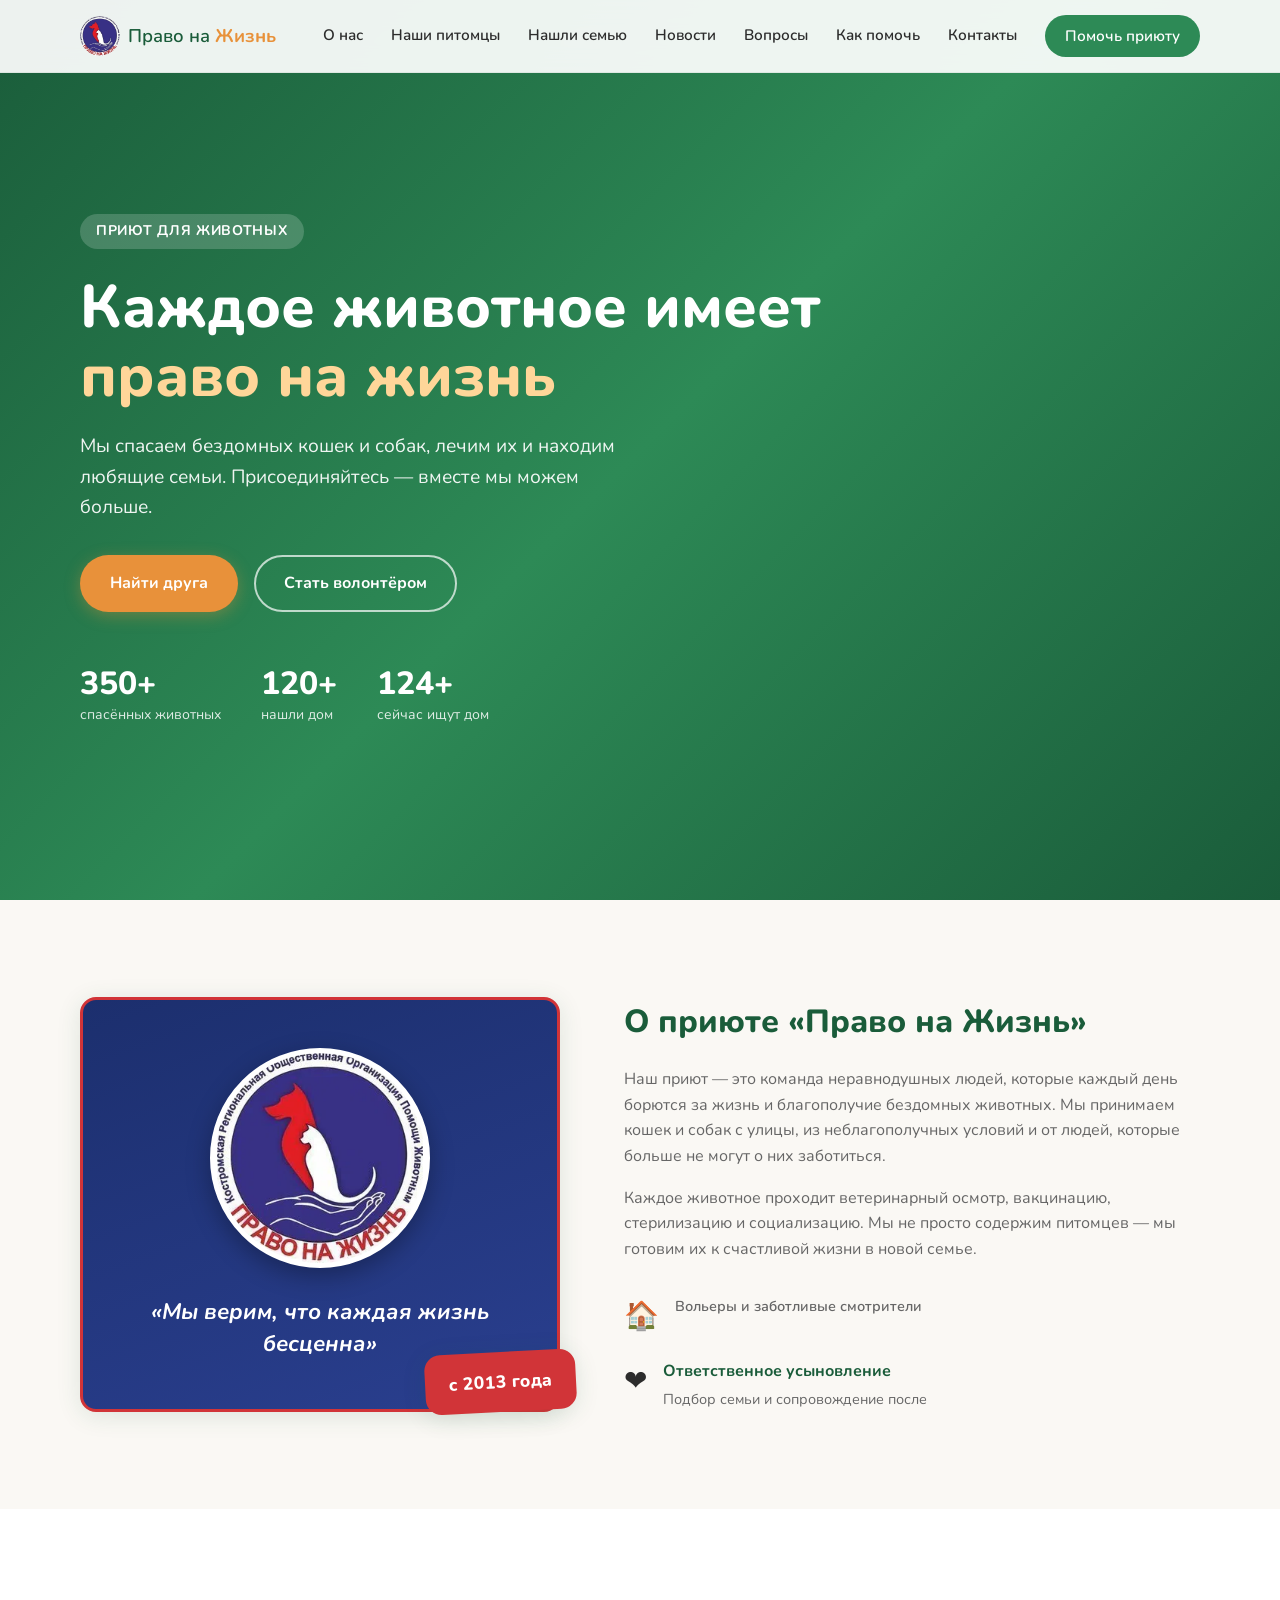
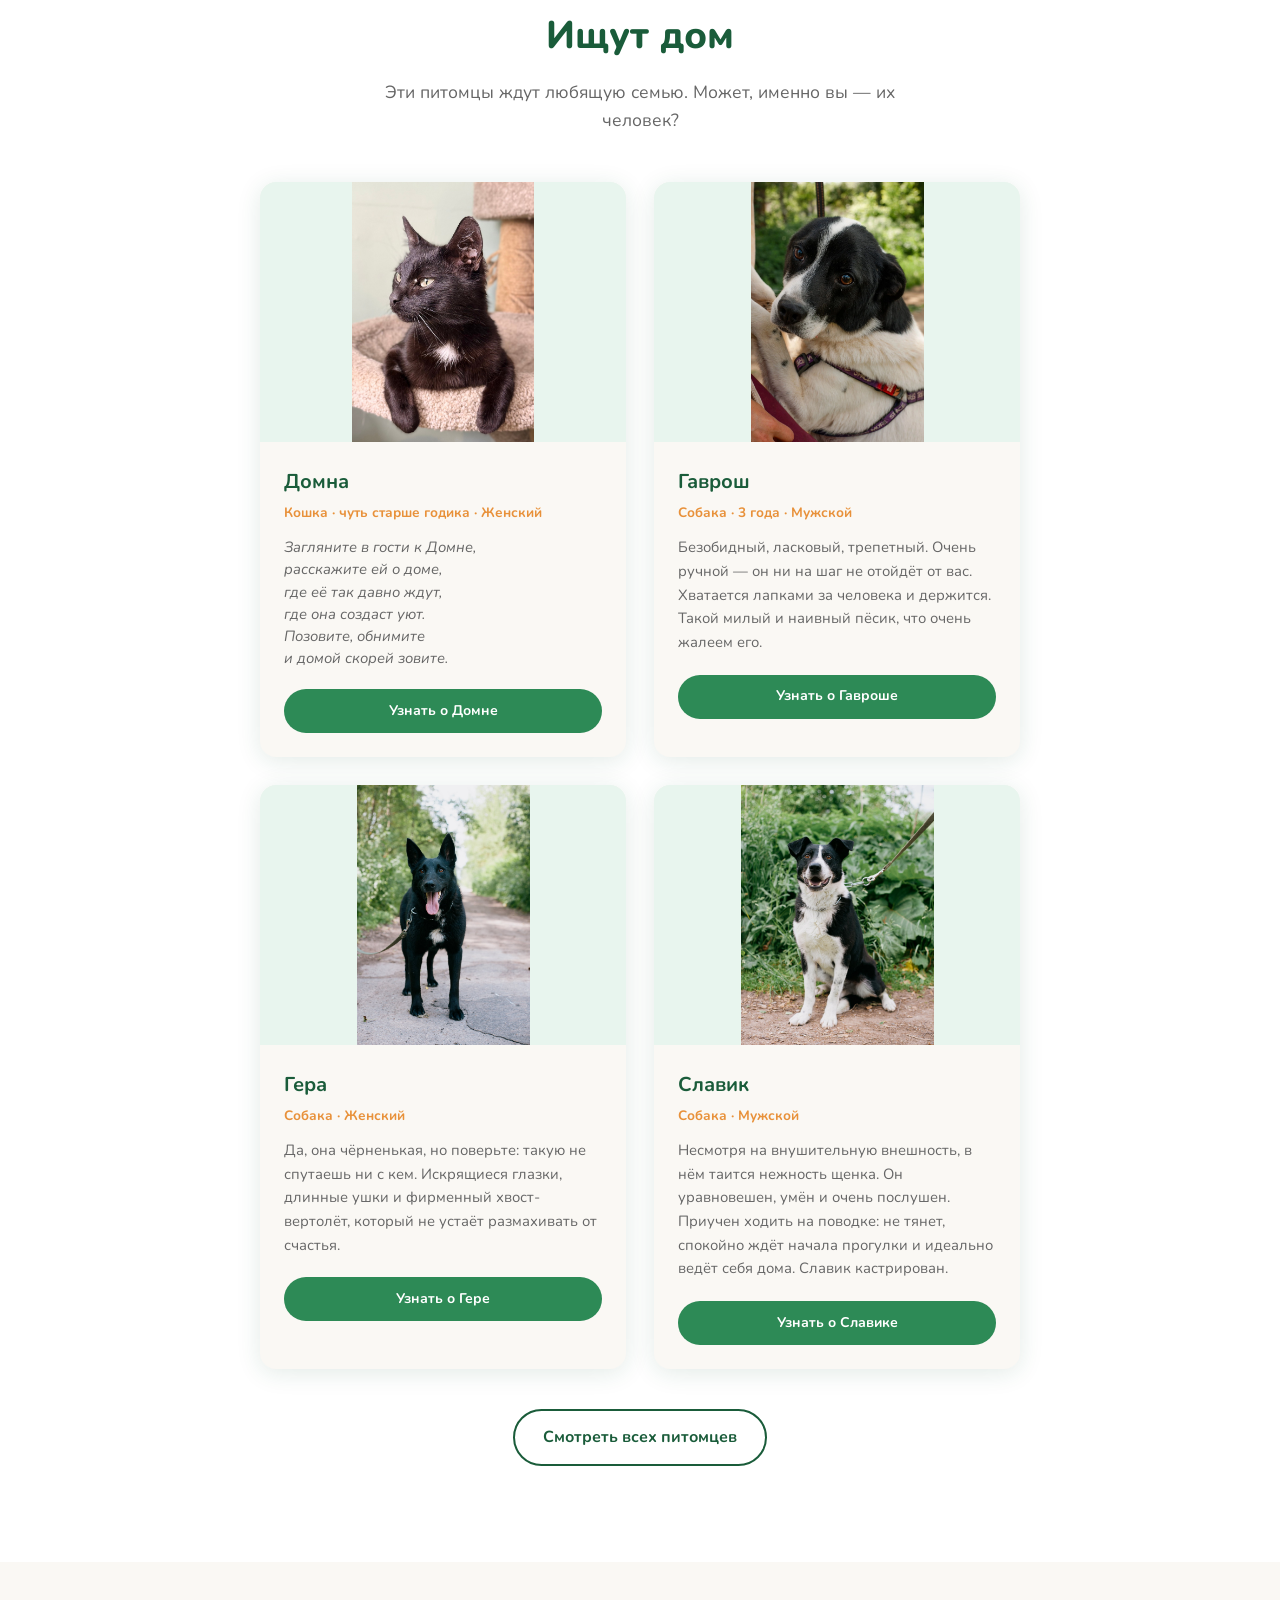
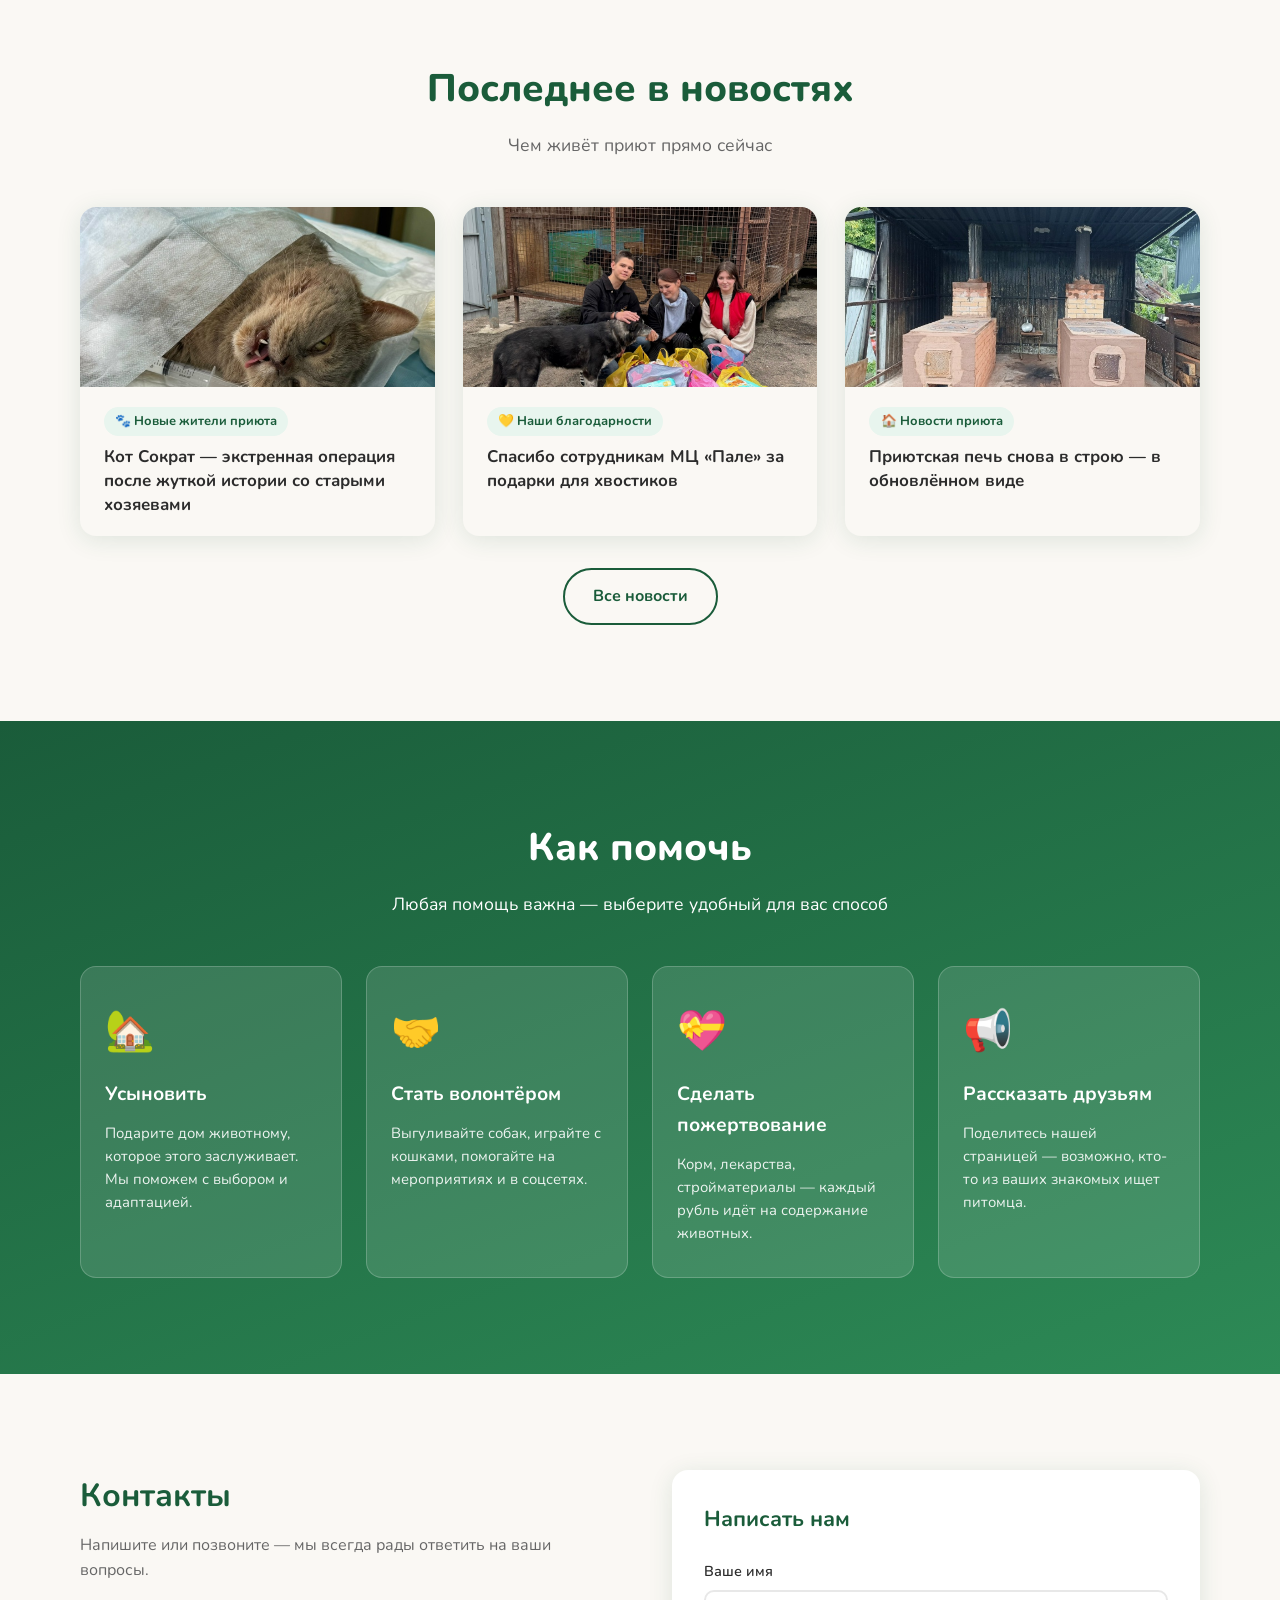
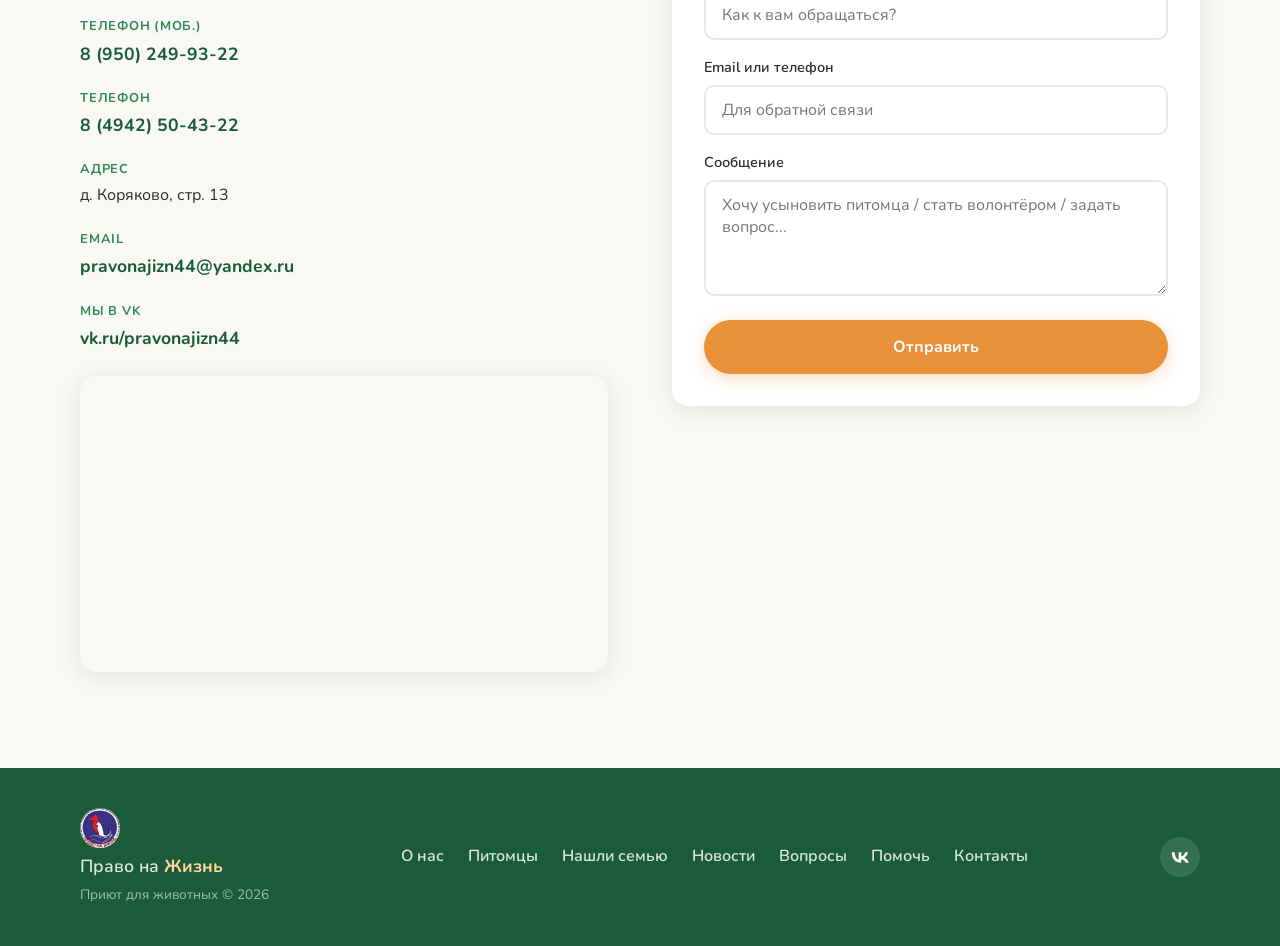
==== commit ae0b6655: "Add files via upload" ====
--- a/index.html
+++ b/index.html
@@ -254,7 +254,10 @@
             </iframe>
           </div>
         </div>
-        <form class="contact-form" id="contact-form" action="https://formspree.io/pravonajizn44@yandex.ru" method="POST">
+        <form class="contact-form" id="contact-form" action="https://api.web3forms.com/submit" method="POST">
+          <input type="hidden" name="access_key" value="2b5ba173-057d-4138-823d-0f9298f0369b">
+          <input type="hidden" name="subject" value="Новое сообщение с сайта приюта «Право на Жизнь»">
+          <input type="checkbox" name="botcheck" style="display:none" tabindex="-1" autocomplete="off">
           <h3>Написать нам</h3>
           <label>
             Ваше имя
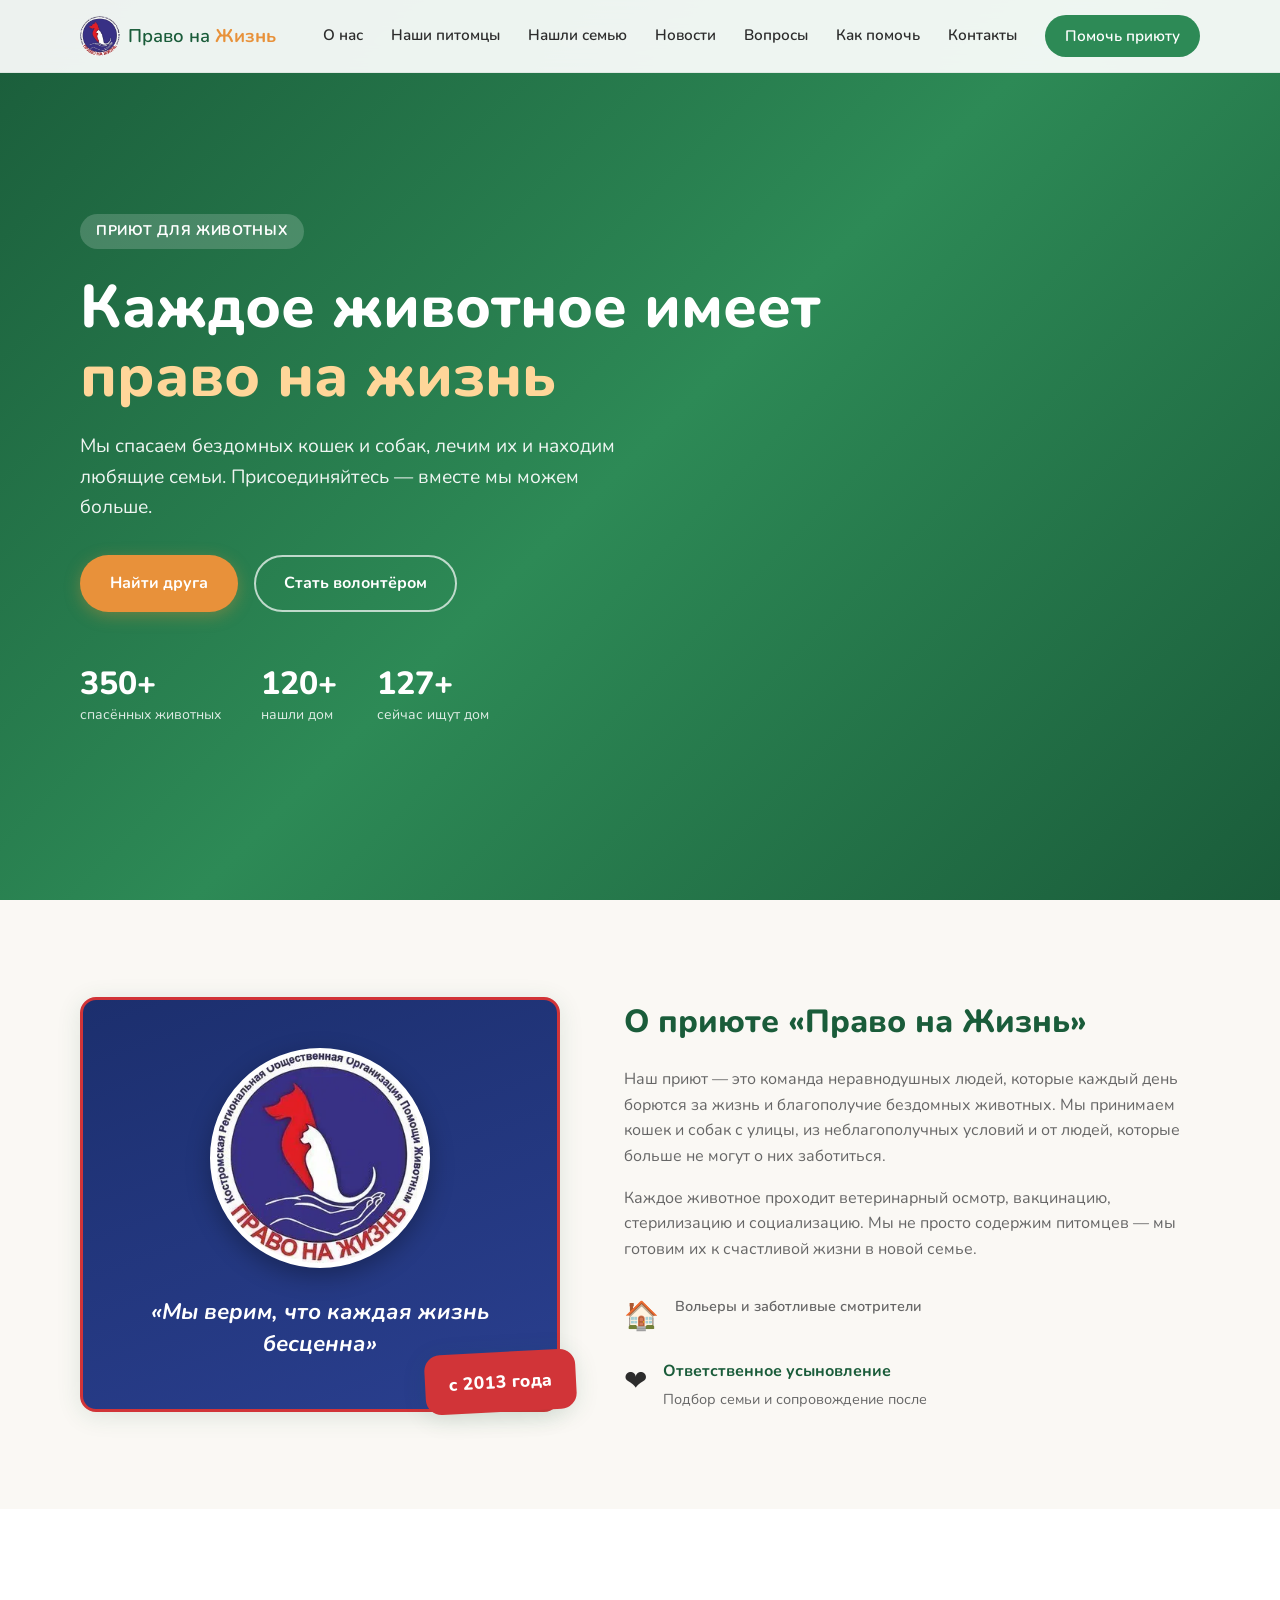
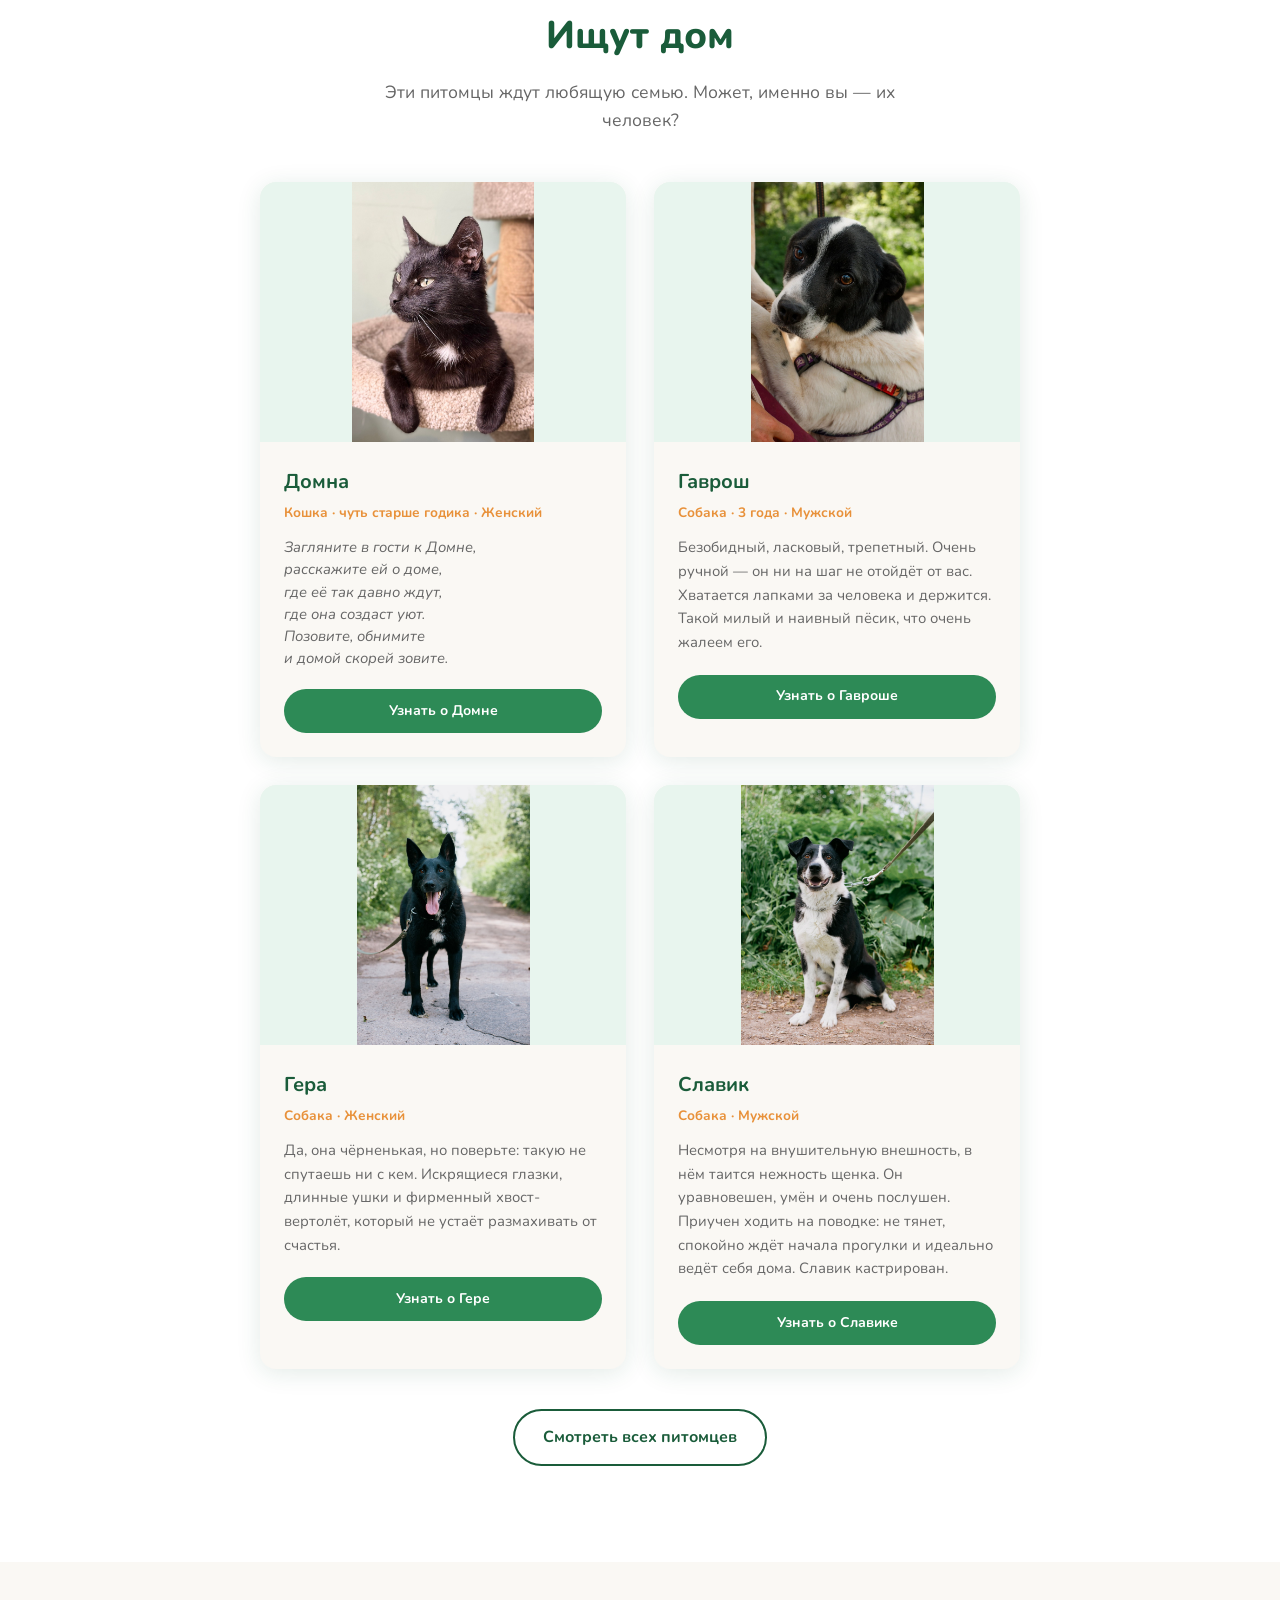
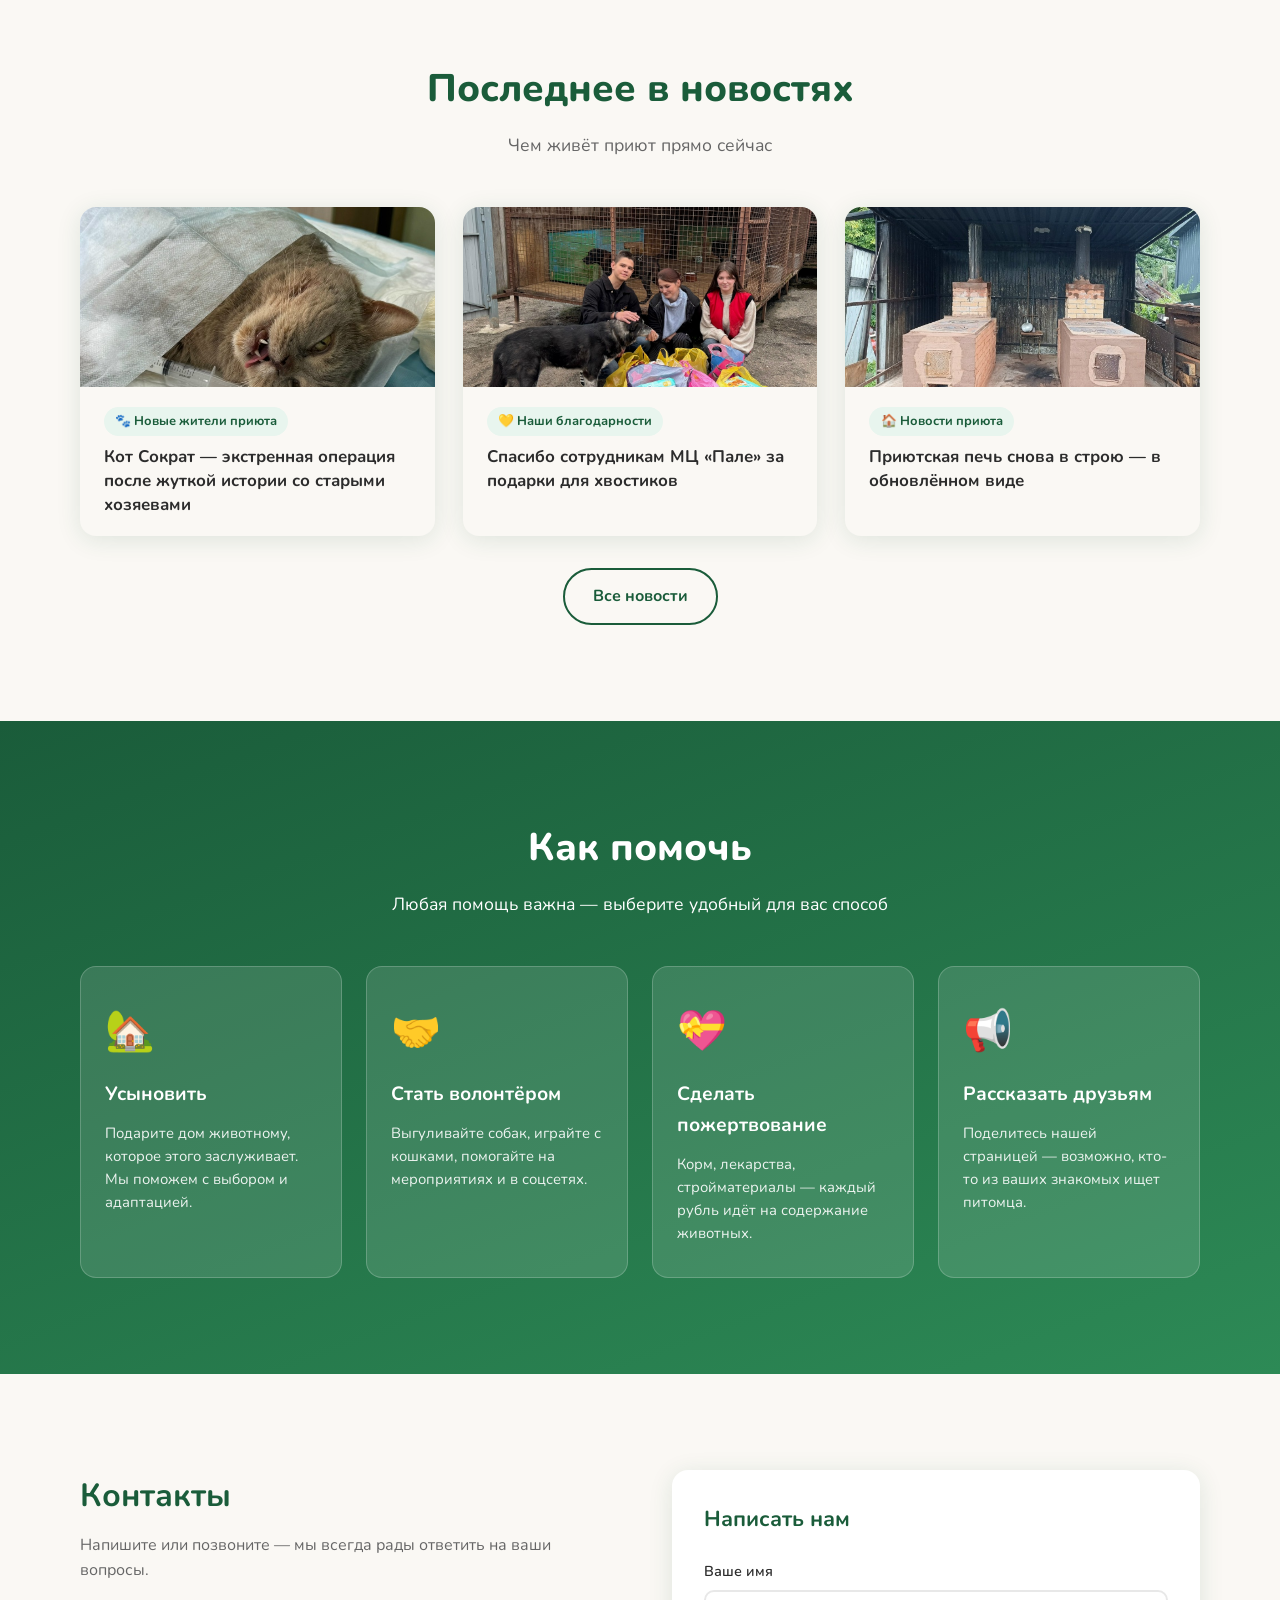
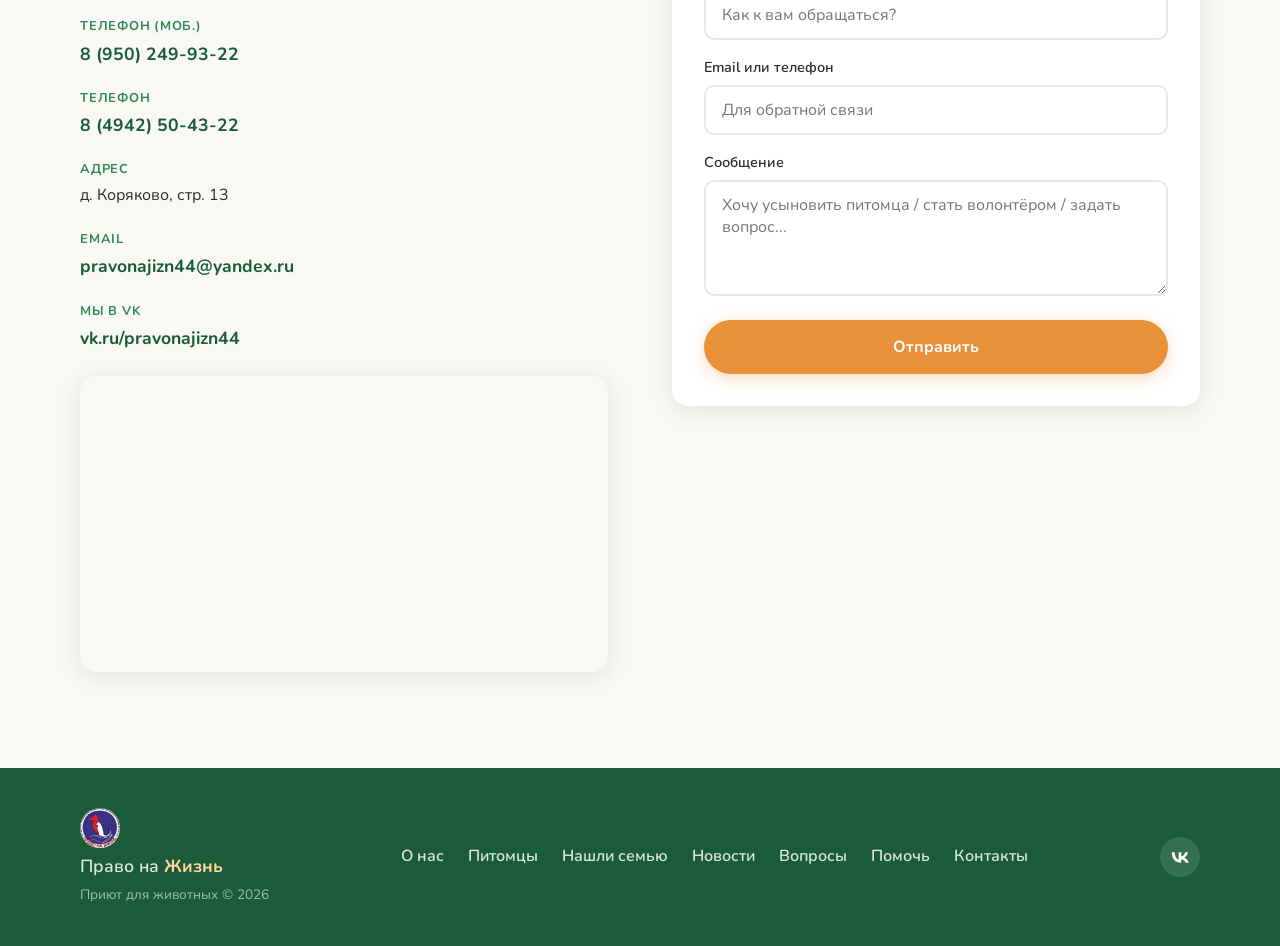
==== commit e07d3d99: "Add files via upload" ====
--- a/index.html
+++ b/index.html
@@ -255,7 +255,7 @@
           </div>
         </div>
         <form class="contact-form" id="contact-form" action="https://api.web3forms.com/submit" method="POST">
-          <input type="hidden" name="access_key" value="2b5ba173-057d-4138-823d-0f9298f0369b">
+          <input type="hidden" name="access_key" value="2bd74fa1-ef38-4ef9-afb4-5bd395274d44">
           <input type="hidden" name="subject" value="Новое сообщение с сайта приюта «Право на Жизнь»">
           <input type="checkbox" name="botcheck" style="display:none" tabindex="-1" autocomplete="off">
           <h3>Написать нам</h3>
